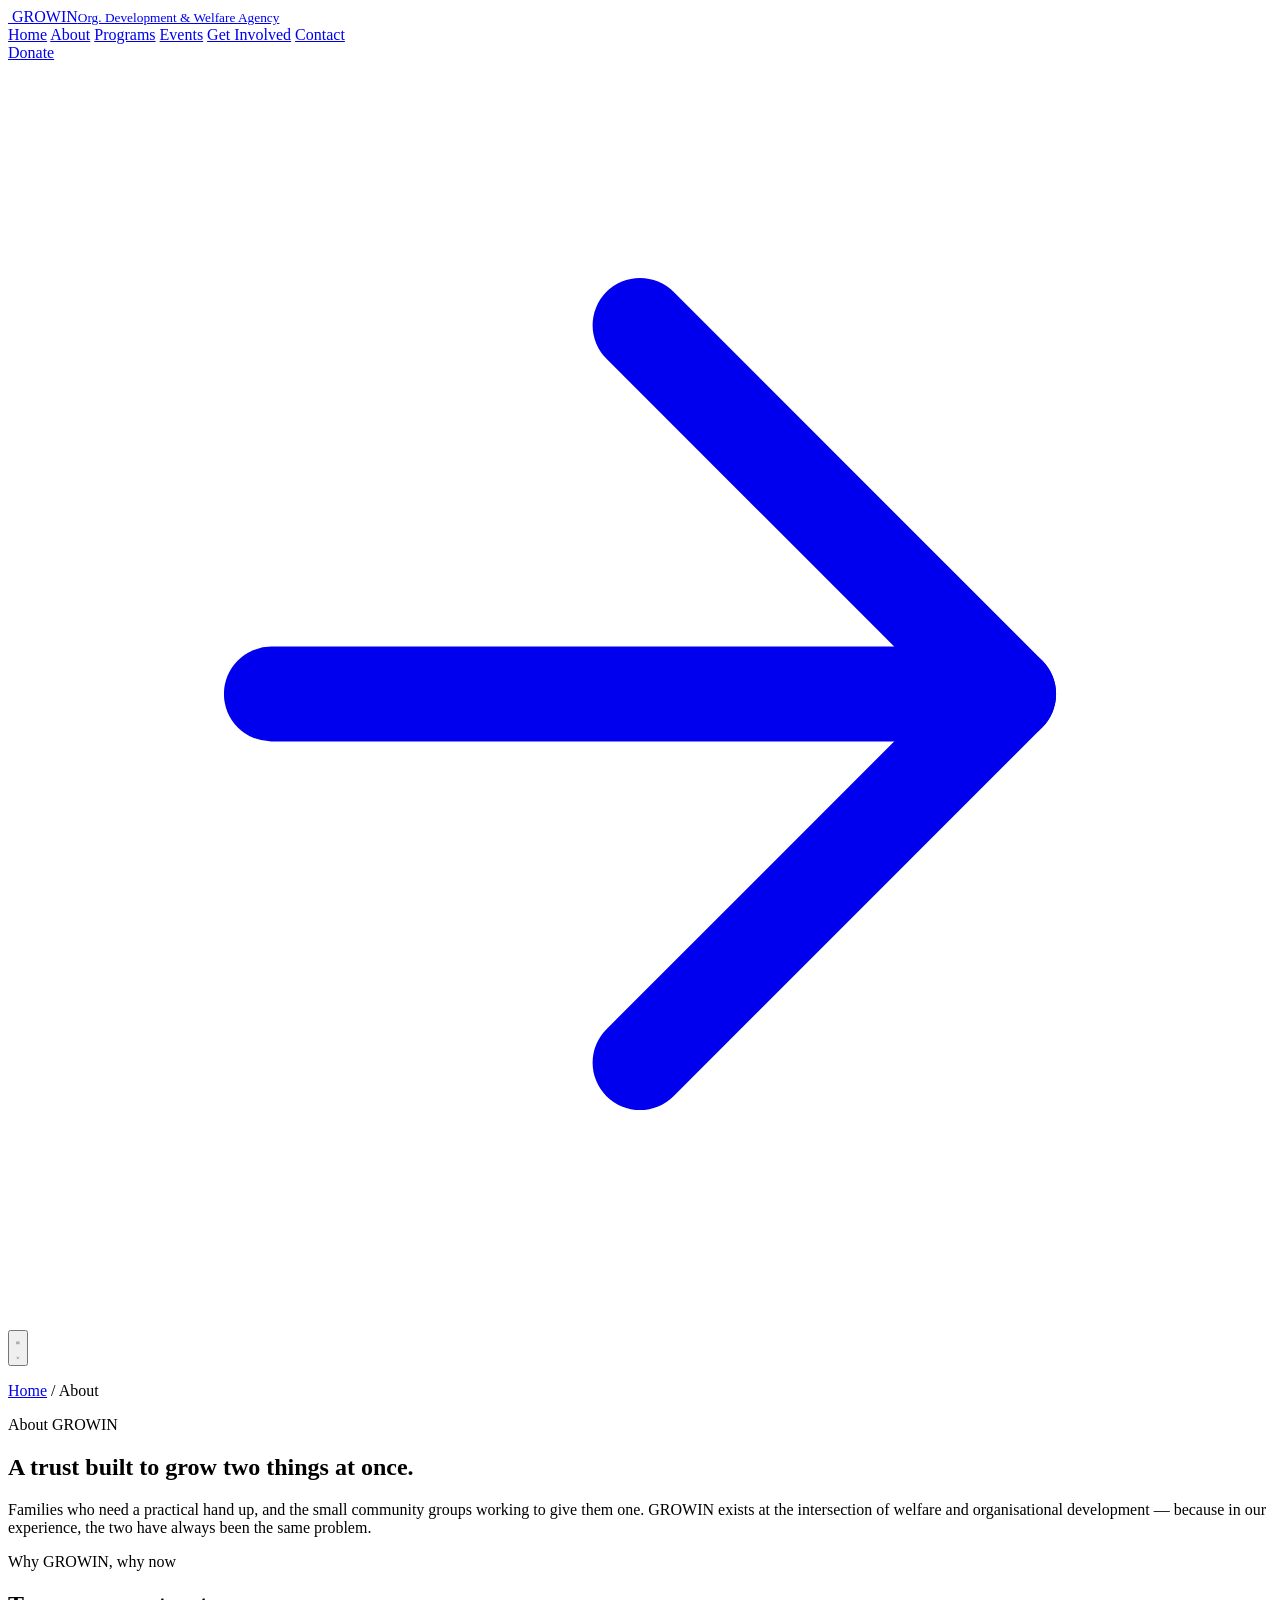
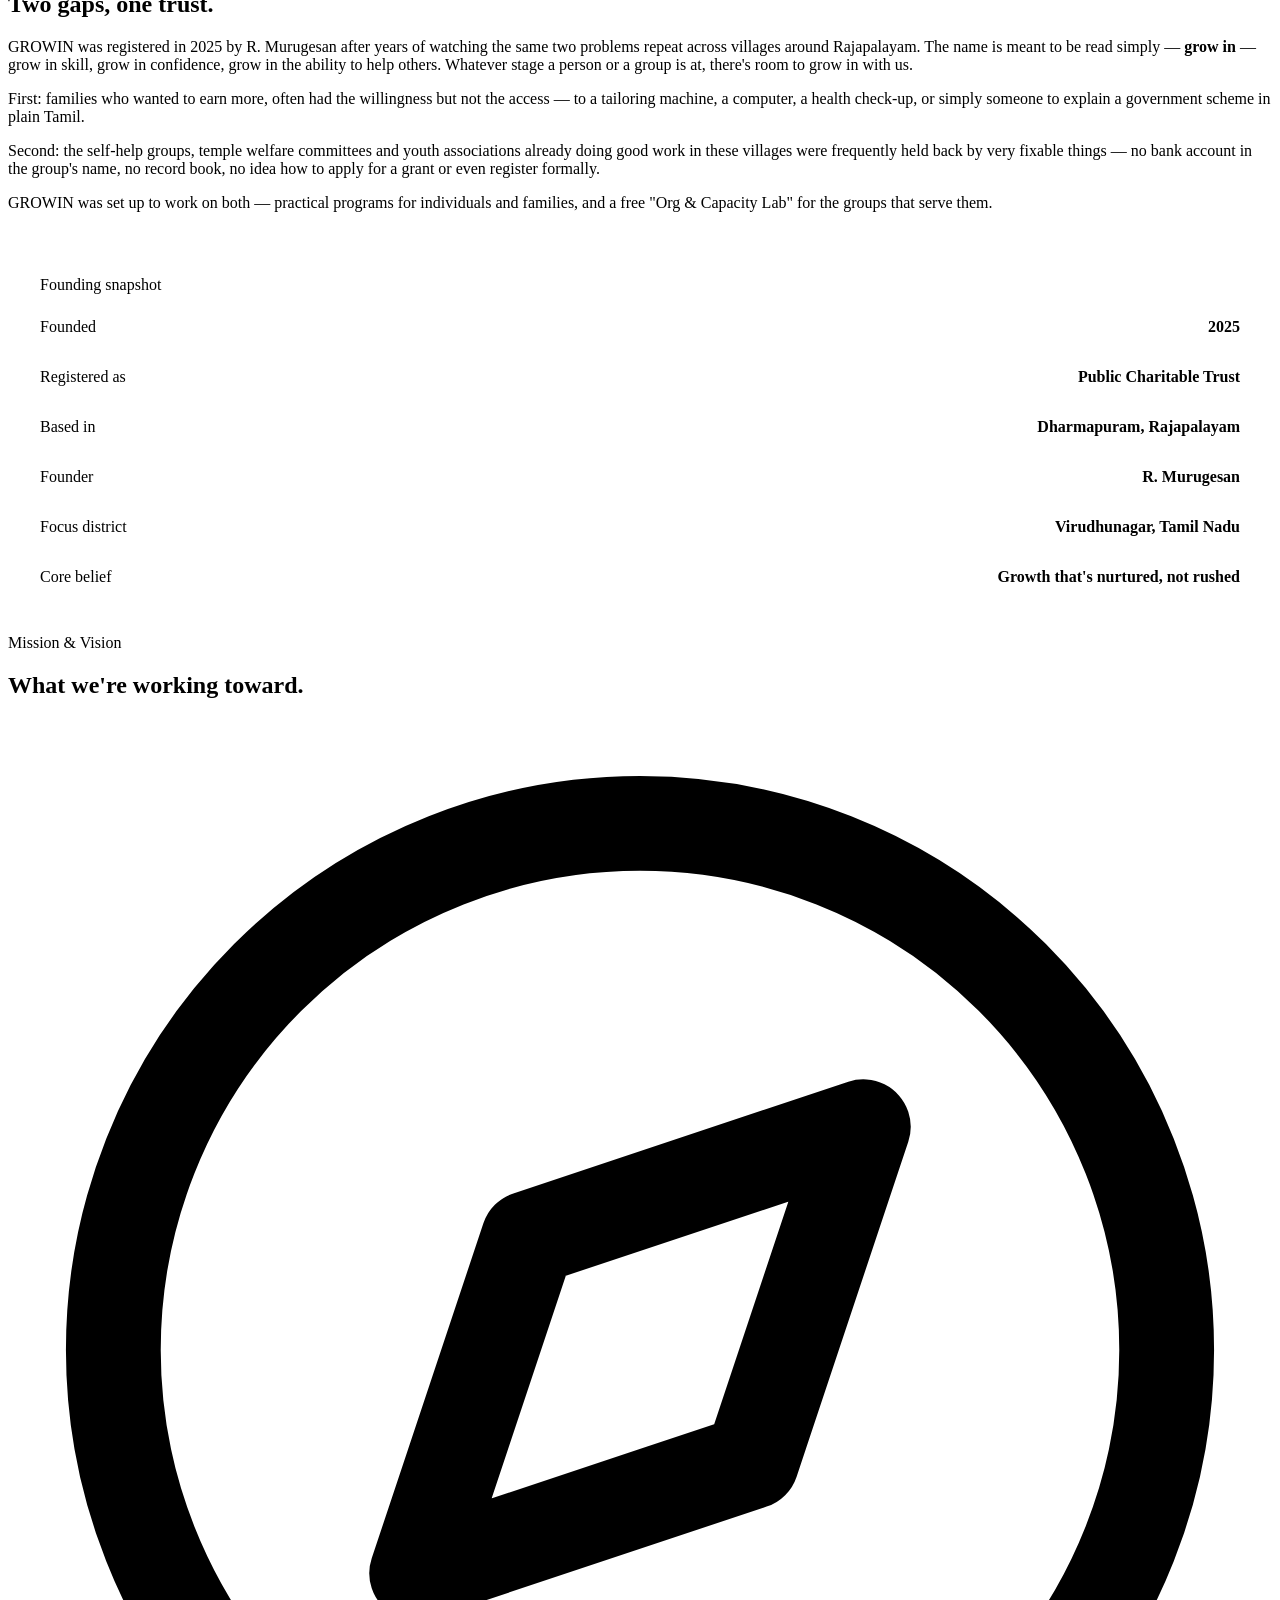
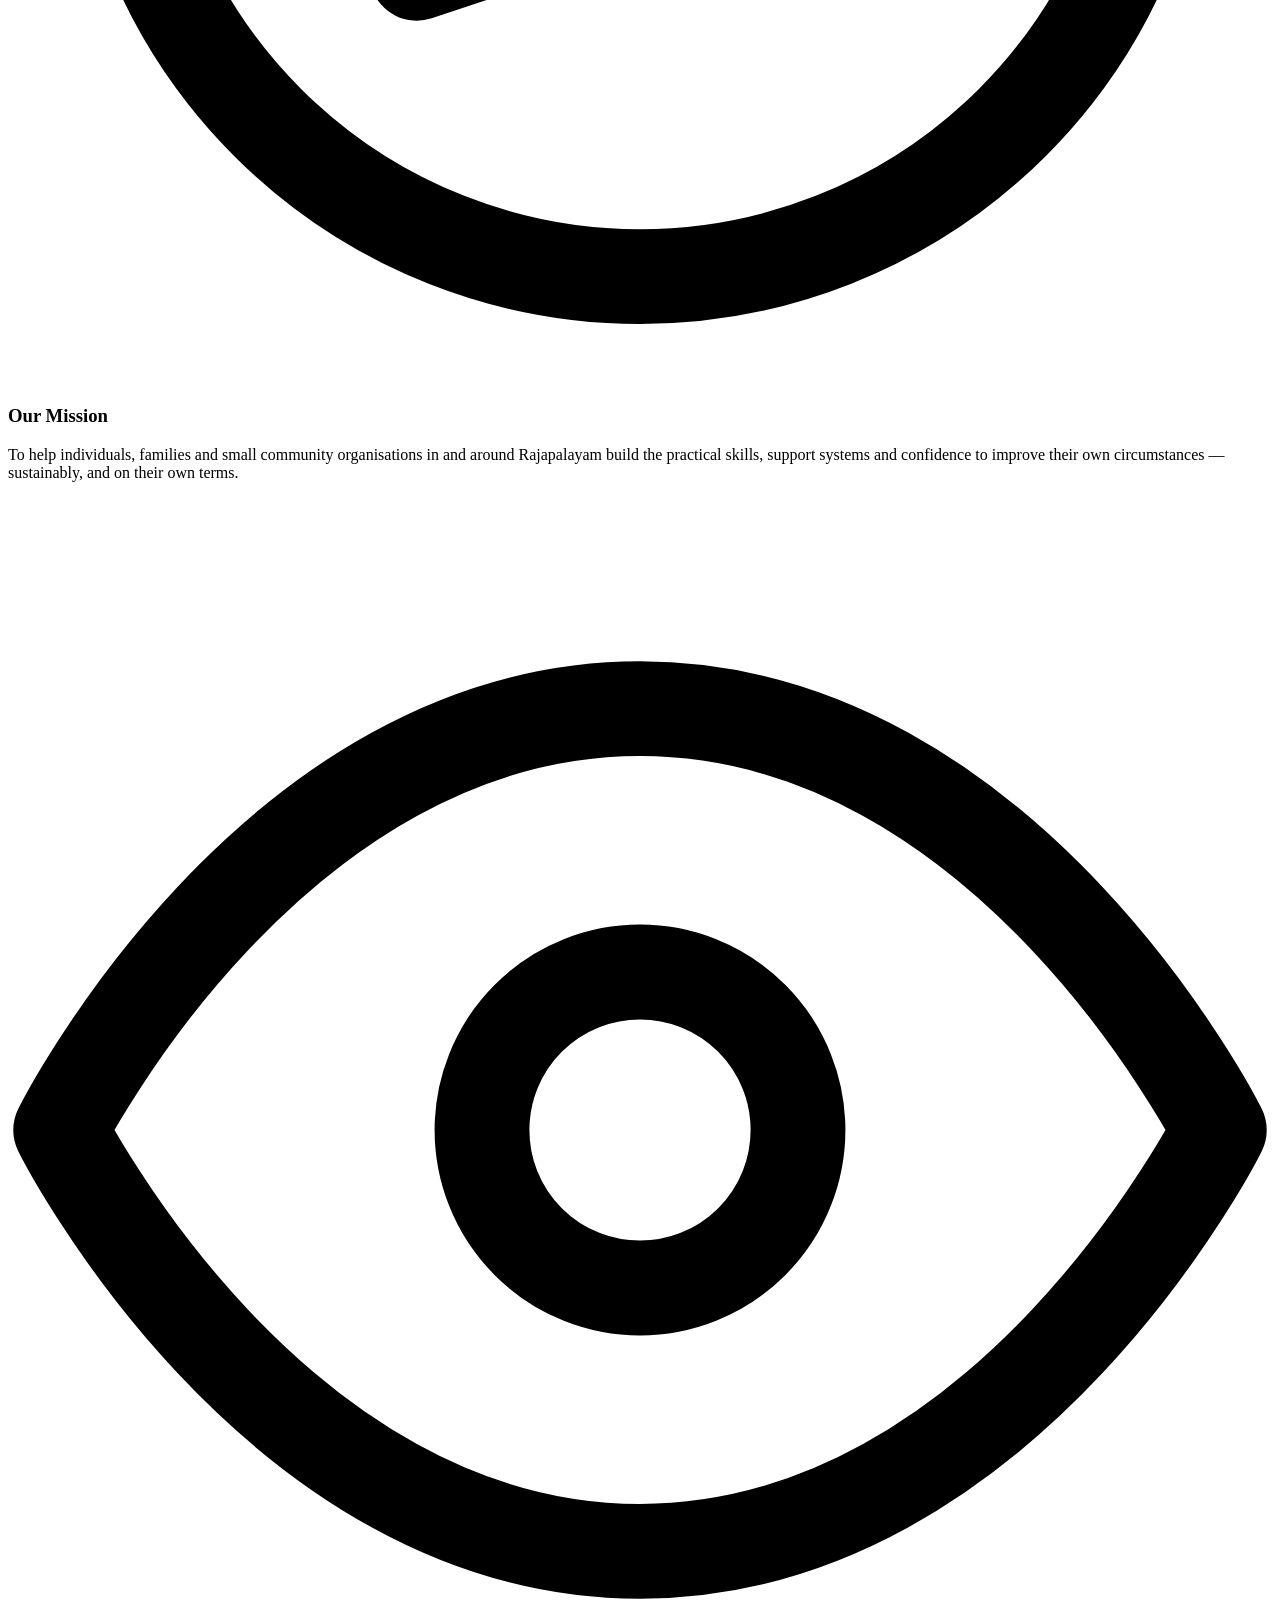
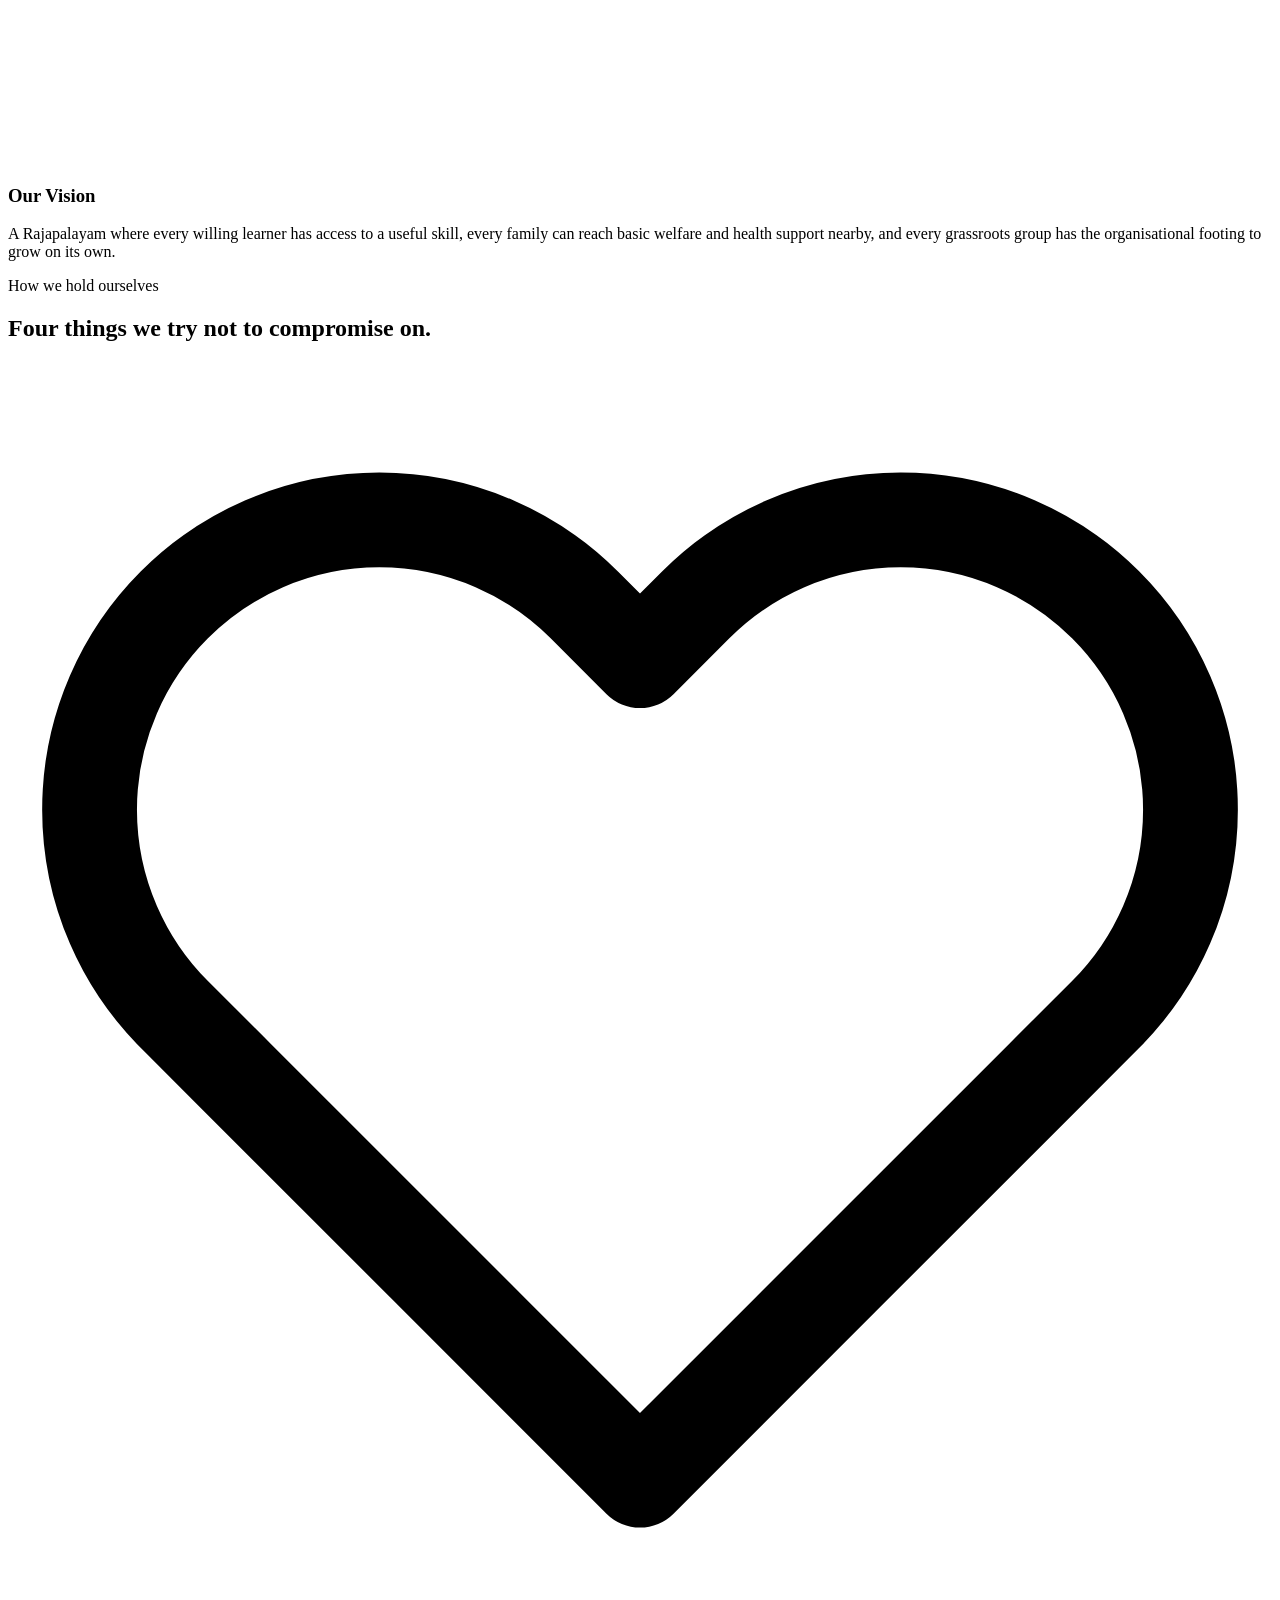
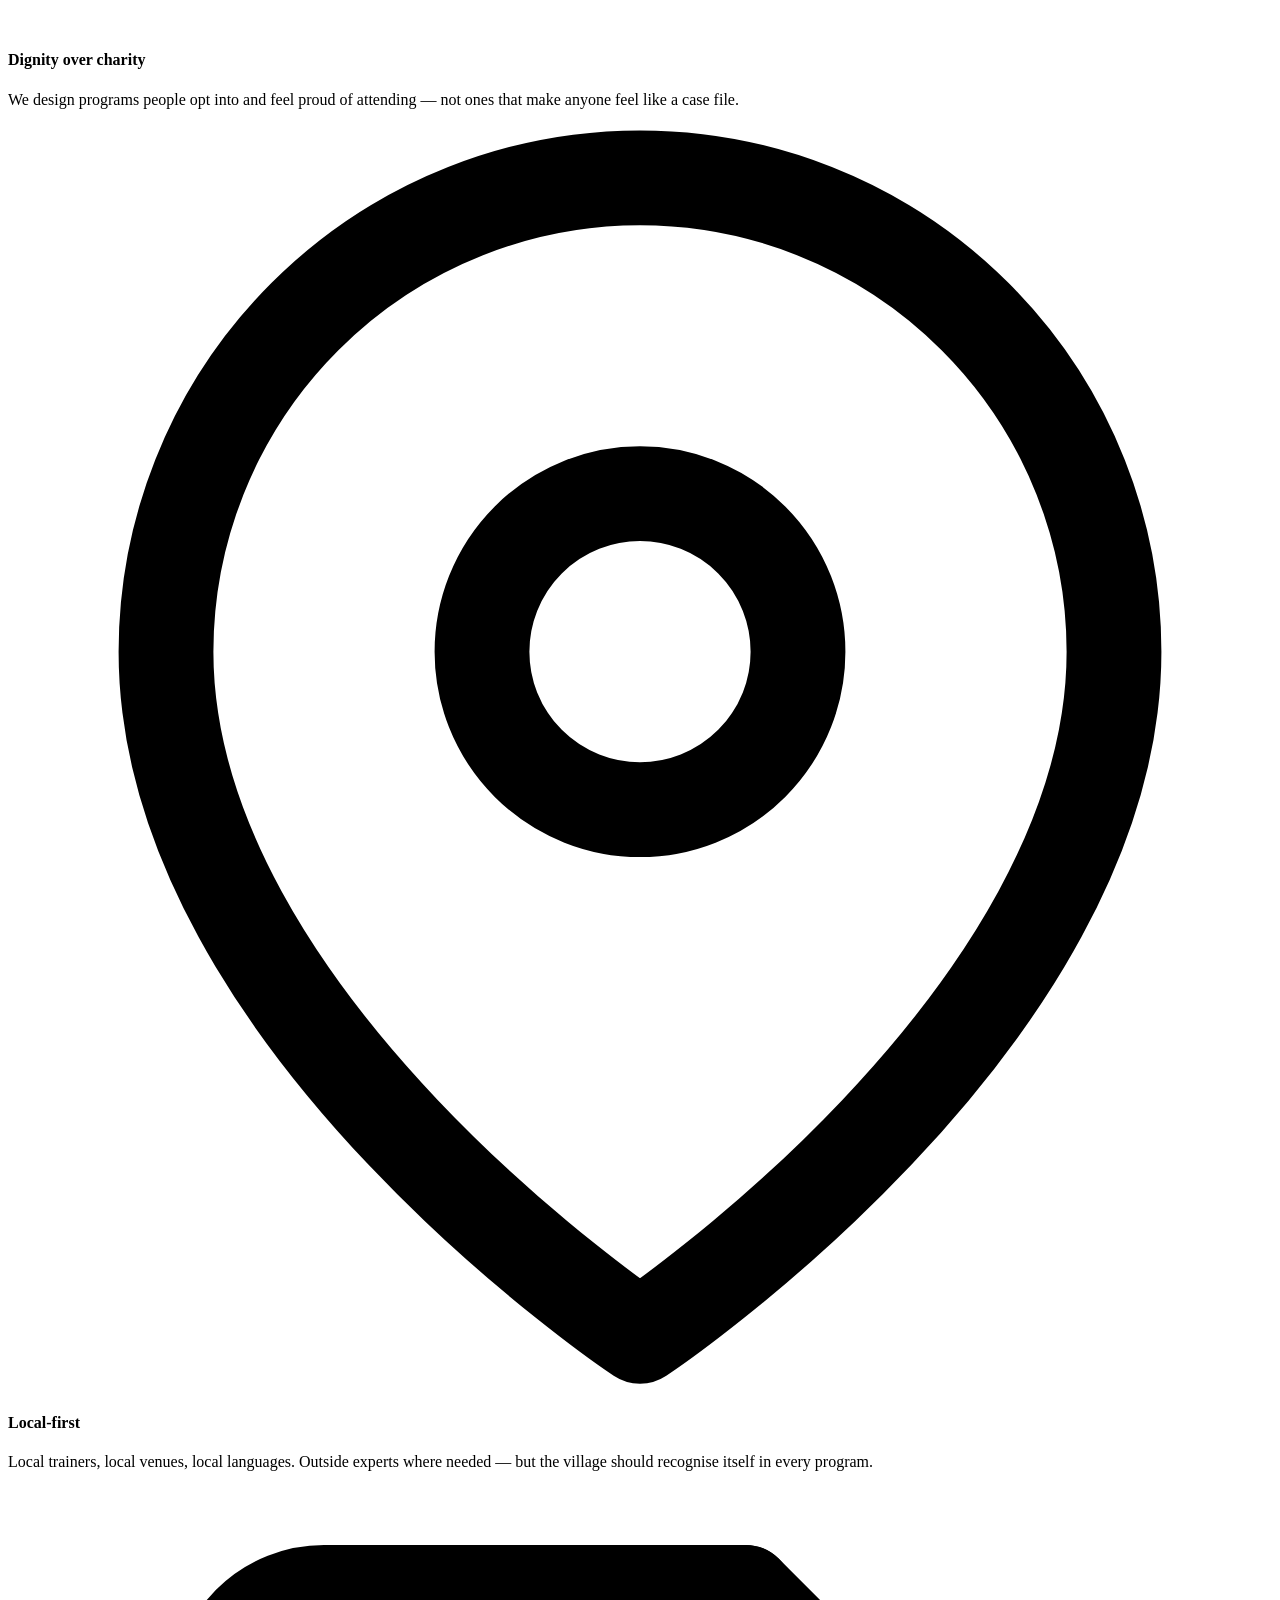
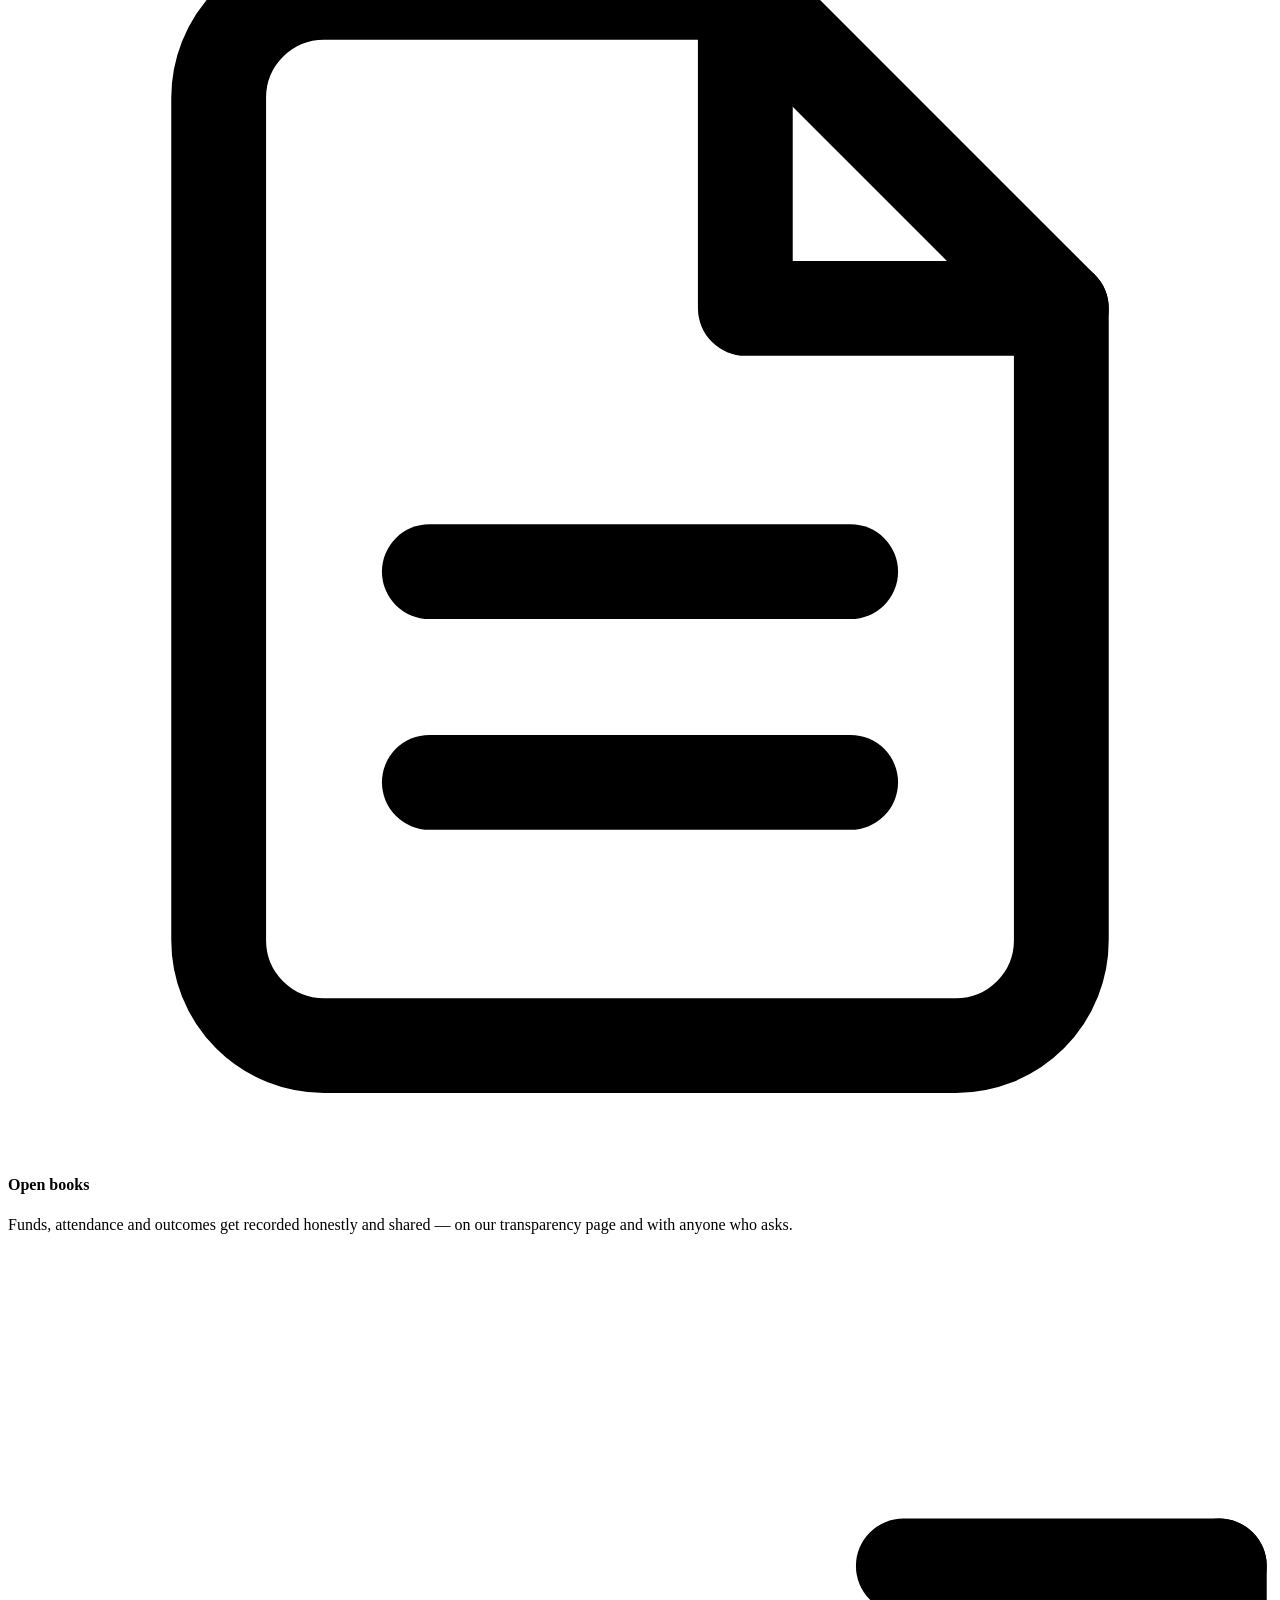
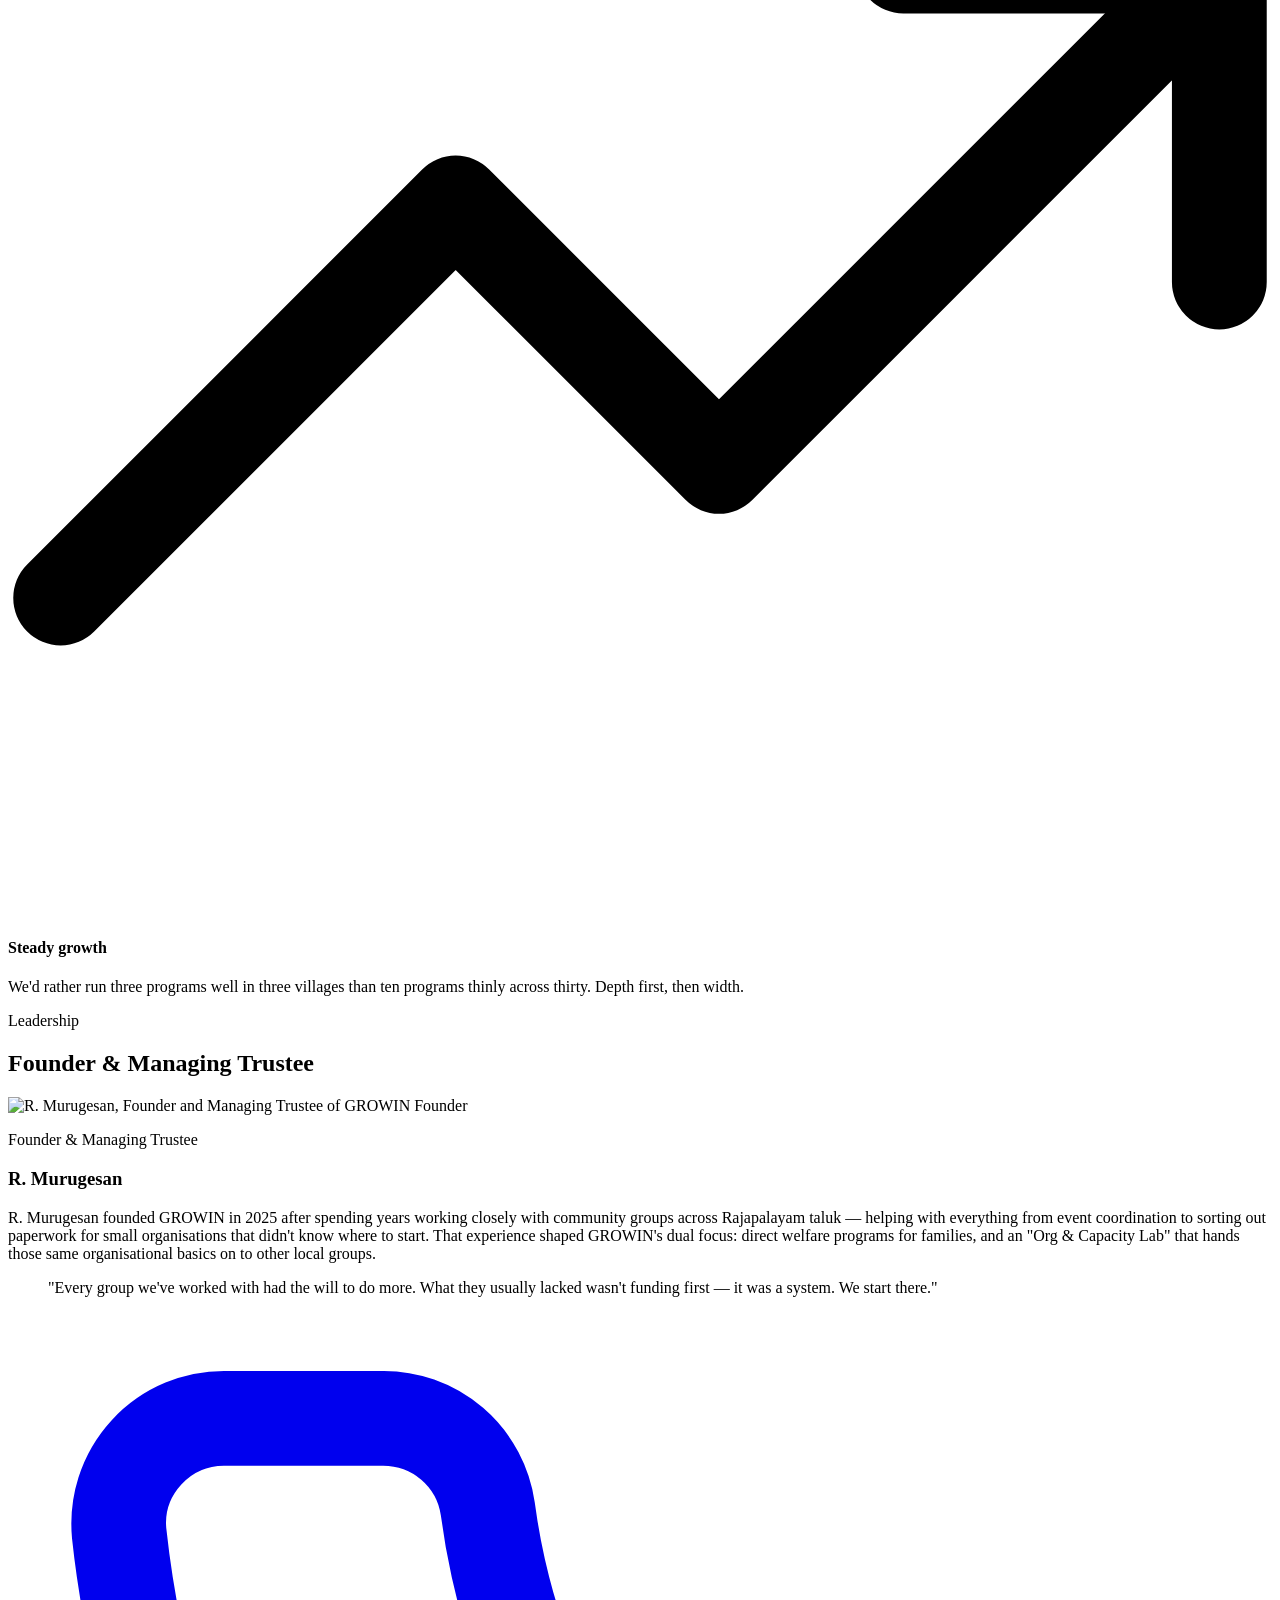
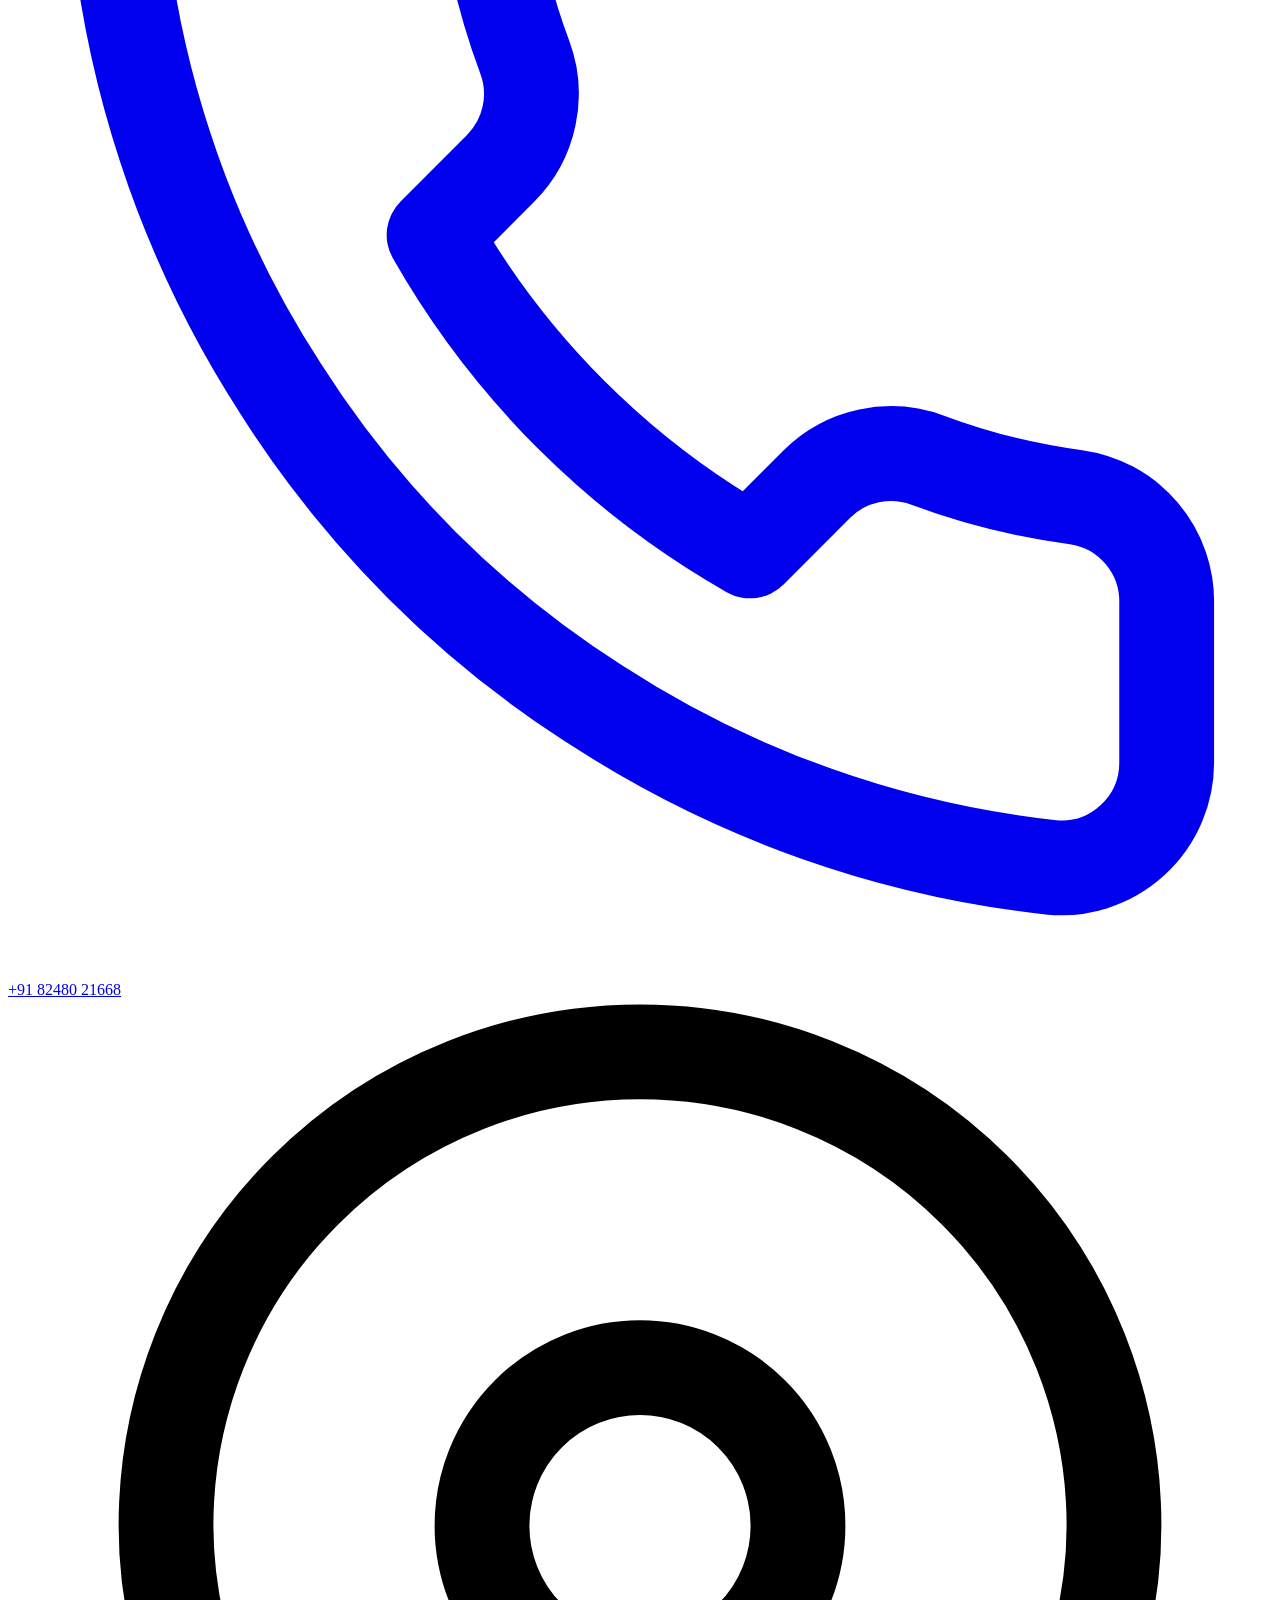
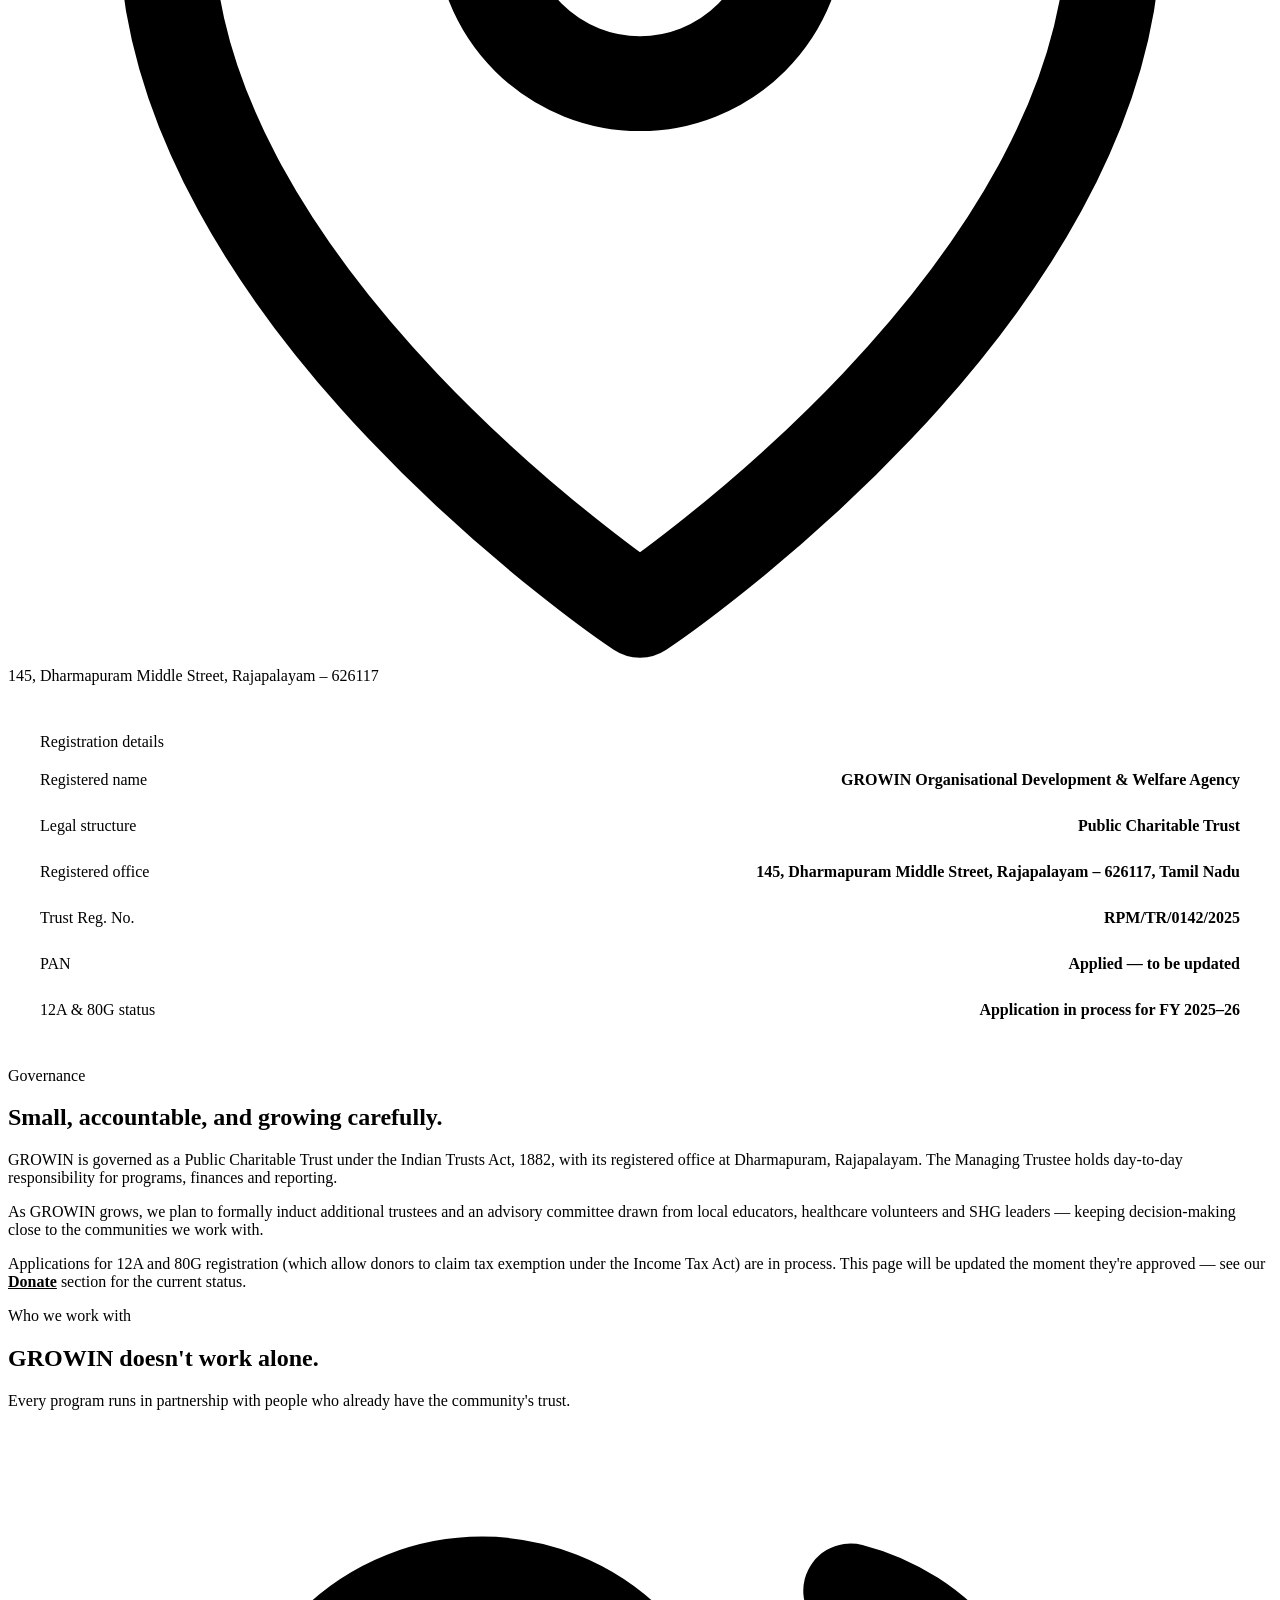
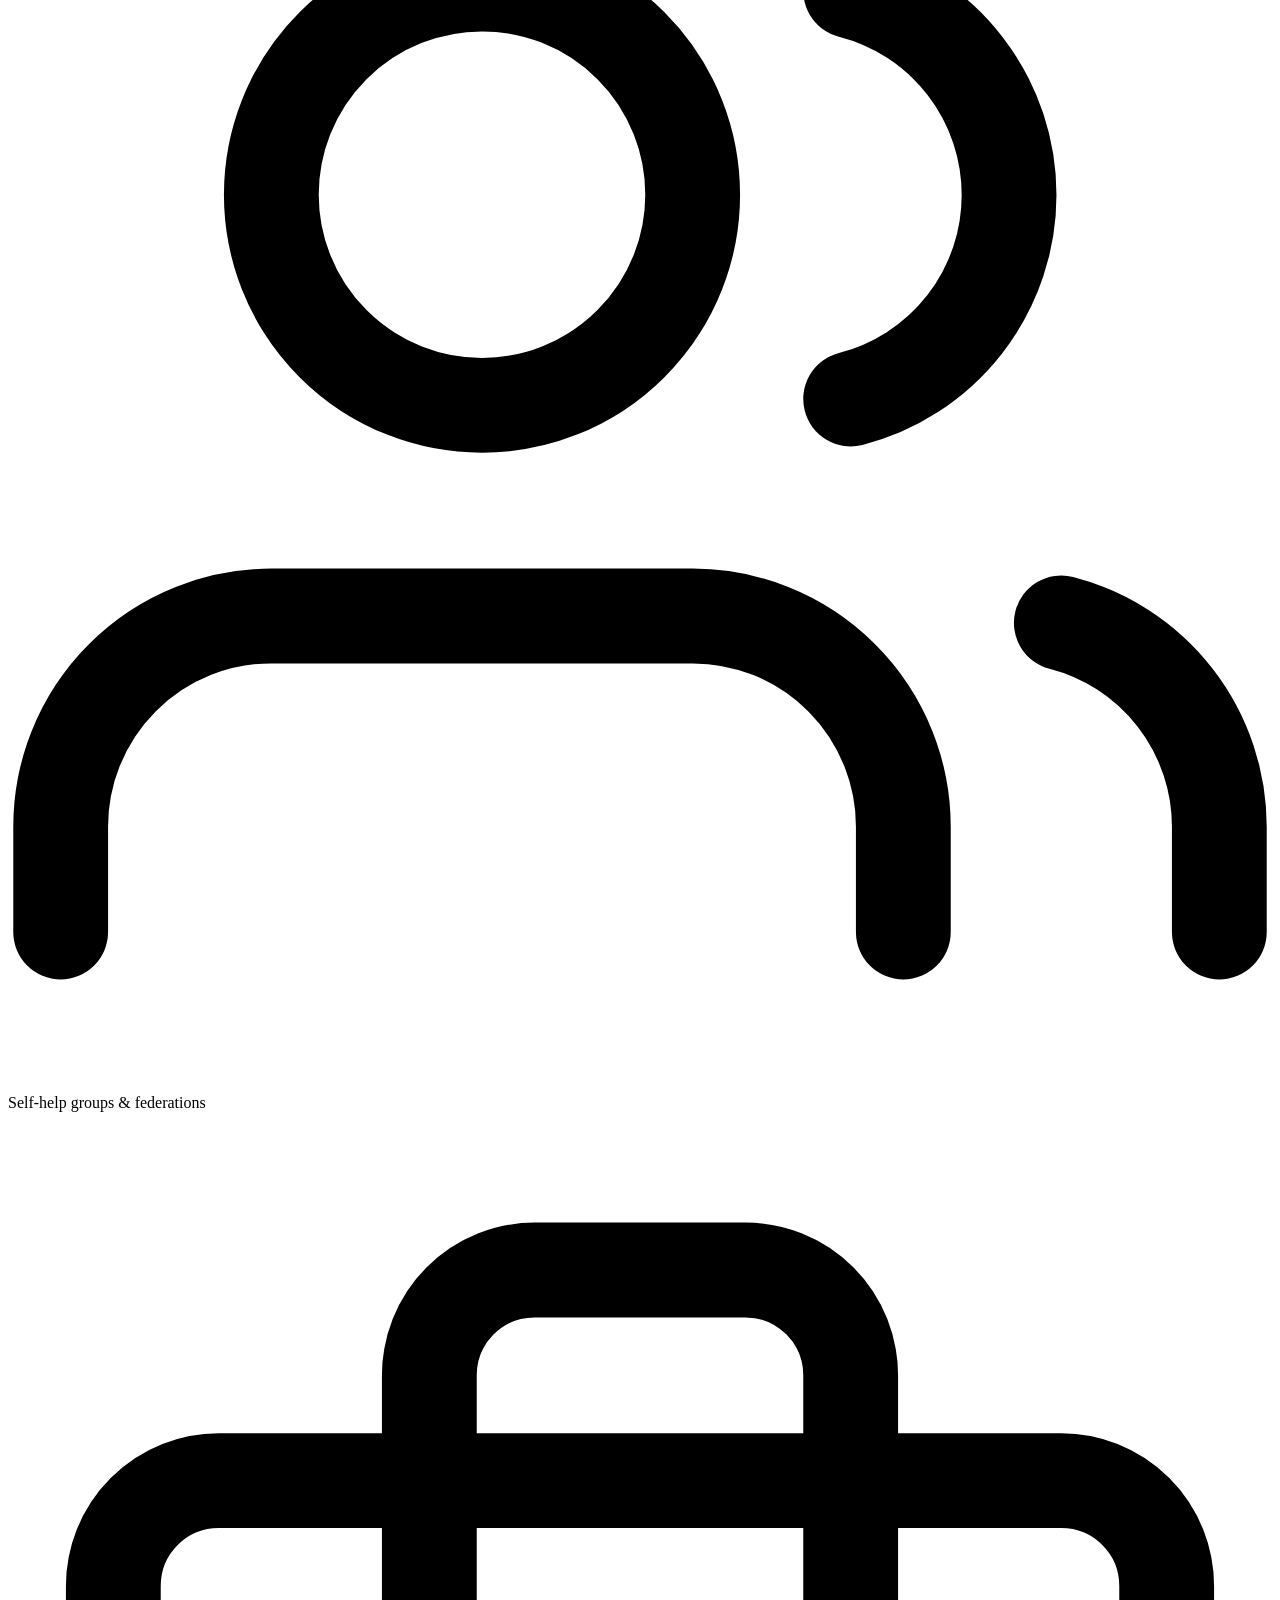
==== about.html @ ed2917b5 "First Uploaded from C This is the first time I've uploaded entire files from Claude ZIP files, inclu" ====
<!DOCTYPE html>
<html lang="en">
<head>
<meta charset="UTF-8">
<meta name="viewport" content="width=device-width, initial-scale=1.0">
<title>About GROWIN — Organisational Development & Welfare Agency</title>
<meta name="description" content="Learn about GROWIN's mission, founder, governance and the communities we work with in Rajapalayam, Tamil Nadu.">
<link rel="icon" href="assets/img/growin-favicon.png" type="image/png">
<link rel="preconnect" href="https://fonts.googleapis.com">
<link rel="preconnect" href="https://fonts.gstatic.com" crossorigin>
<link href="https://fonts.googleapis.com/css2?family=Space+Grotesk:wght@500;600;700&family=Inter:wght@400;500;600;700;800&family=Space+Mono:wght@400;700&display=swap" rel="stylesheet">
<link rel="stylesheet" href="assets/css/style.css">
</head>
<body>

<header class="nav">
  <a href="index.html" class="brand">
    <img src="assets/img/growin-icon.png" alt="">
    <span class="brand-text">GROWIN<small>Org. Development &amp; Welfare Agency</small></span>
  </a>
  <nav class="nav-links">
    <a href="index.html">Home</a>
    <a href="about.html">About</a>
    <a href="programs.html">Programs</a>
    <a href="events.html">Events</a>
    <a href="get-involved.html">Get Involved</a>
    <a href="contact.html">Contact</a>
  </nav>
  <div class="nav-actions">
    <a href="get-involved.html#donate" class="btn btn-accent btn-sm desktop-only">
      Donate
      <svg viewBox="0 0 24 24" fill="none" stroke="currentColor" stroke-width="1.8" stroke-linecap="round" stroke-linejoin="round"><line x1="5" y1="12" x2="19" y2="12"/><polyline points="12 5 19 12 12 19"/></svg>
    </a>
    <button class="nav-toggle" aria-label="Toggle menu">
      <svg class="icon-menu" viewBox="0 0 24 24" fill="none" stroke="currentColor" stroke-width="1.8" stroke-linecap="round" stroke-linejoin="round"><line x1="3" y1="12" x2="21" y2="12"/><line x1="3" y1="6" x2="21" y2="6"/><line x1="3" y1="18" x2="21" y2="18"/></svg>
      <svg class="icon-close" viewBox="0 0 24 24" fill="none" stroke="currentColor" stroke-width="1.8" stroke-linecap="round" stroke-linejoin="round"><line x1="18" y1="6" x2="6" y2="18"/><line x1="6" y1="6" x2="18" y2="18"/></svg>
    </button>
  </div>
</header>

<!-- ===================== PAGE HERO ===================== -->
<section class="page-hero">
  <div class="blob blob-1" style="opacity:.2"></div>
  <div class="container">
    <p class="breadcrumb"><a href="index.html">Home</a> / About</p>
    <div class="reveal in-view">
      <p class="eyebrow">About GROWIN</p>
      <h1>A trust built to grow two things at once.</h1>
      <p class="lead">Families who need a practical hand up, and the small community groups working to give them one. GROWIN exists at the intersection of welfare and organisational development — because in our experience, the two have always been the same problem.</p>
    </div>
  </div>
</section>

<!-- ===================== ORIGIN STORY ===================== -->
<section class="section surface">
  <div class="container split">
    <div class="reveal">
      <p class="eyebrow">Why GROWIN, why now</p>
      <h2>Two gaps, one trust.</h2>
      <p class="mt-sm">GROWIN was registered in 2025 by R. Murugesan after years of watching the same two problems repeat across villages around Rajapalayam. The name is meant to be read simply — <strong>grow in</strong> — grow in skill, grow in confidence, grow in the ability to help others. Whatever stage a person or a group is at, there's room to grow in with us.</p>
      <p class="mt-sm">First: families who wanted to earn more, often had the willingness but not the access — to a tailoring machine, a computer, a health check-up, or simply someone to explain a government scheme in plain Tamil.</p>
      <p class="mt-sm">Second: the self-help groups, temple welfare committees and youth associations already doing good work in these villages were frequently held back by very fixable things — no bank account in the group's name, no record book, no idea how to apply for a grant or even register formally.</p>
      <p class="mt-sm">GROWIN was set up to work on both — practical programs for individuals and families, and a free "Org &amp; Capacity Lab" for the groups that serve them.</p>
    </div>
    <div class="reveal">
      <div class="value-card" style="padding:32px;">
        <p class="eyebrow" style="margin-bottom:24px;">Founding snapshot</p>
        <div style="display:flex; flex-direction:column; gap:18px;">
          <div style="display:flex; justify-content:space-between; gap:12px; border-bottom:1px solid var(--line); padding-bottom:14px;">
            <span class="small muted">Founded</span><strong>2025</strong>
          </div>
          <div style="display:flex; justify-content:space-between; gap:12px; border-bottom:1px solid var(--line); padding-bottom:14px;">
            <span class="small muted">Registered as</span><strong>Public Charitable Trust</strong>
          </div>
          <div style="display:flex; justify-content:space-between; gap:12px; border-bottom:1px solid var(--line); padding-bottom:14px;">
            <span class="small muted">Based in</span><strong>Dharmapuram, Rajapalayam</strong>
          </div>
          <div style="display:flex; justify-content:space-between; gap:12px; border-bottom:1px solid var(--line); padding-bottom:14px;">
            <span class="small muted">Founder</span><strong>R. Murugesan</strong>
          </div>
          <div style="display:flex; justify-content:space-between; gap:12px; border-bottom:1px solid var(--line); padding-bottom:14px;">
            <span class="small muted">Focus district</span><strong>Virudhunagar, Tamil Nadu</strong>
          </div>
          <div style="display:flex; justify-content:space-between; gap:12px;">
            <span class="small muted">Core belief</span><strong style="text-align:right">Growth that's nurtured, not rushed</strong>
          </div>
        </div>
      </div>
    </div>
  </div>
</section>

<!-- ===================== MISSION & VISION ===================== -->
<section class="section mist">
  <div class="container">
    <div class="section-head reveal">
      <p class="eyebrow">Mission &amp; Vision</p>
      <h2>What we're working toward.</h2>
    </div>
    <div class="grid grid-2 reveal-stagger">
      <div class="value-card">
        <div class="program-icon"><svg viewBox="0 0 24 24" fill="none" stroke="currentColor" stroke-width="1.8" stroke-linecap="round" stroke-linejoin="round"><circle cx="12" cy="12" r="10"/><polygon points="16.24 7.76 14.12 14.12 7.76 16.24 9.88 9.88 16.24 7.76"/></svg></div>
        <h3 class="mt-sm">Our Mission</h3>
        <p class="mt-sm">To help individuals, families and small community organisations in and around Rajapalayam build the practical skills, support systems and confidence to improve their own circumstances — sustainably, and on their own terms.</p>
      </div>
      <div class="value-card">
        <div class="program-icon"><svg viewBox="0 0 24 24" fill="none" stroke="currentColor" stroke-width="1.8" stroke-linecap="round" stroke-linejoin="round"><path d="M1 12s4-8 11-8 11 8 11 8-4 8-11 8-11-8-11-8z"/><circle cx="12" cy="12" r="3"/></svg></div>
        <h3 class="mt-sm">Our Vision</h3>
        <p class="mt-sm">A Rajapalayam where every willing learner has access to a useful skill, every family can reach basic welfare and health support nearby, and every grassroots group has the organisational footing to grow on its own.</p>
      </div>
    </div>
  </div>
</section>

<!-- ===================== VALUES ===================== -->
<section class="section surface">
  <div class="container">
    <div class="section-head reveal">
      <p class="eyebrow">How we hold ourselves</p>
      <h2>Four things we try not to compromise on.</h2>
    </div>
    <div class="grid grid-4 reveal-stagger">
      <div class="value-card">
        <div class="program-icon"><svg viewBox="0 0 24 24" fill="none" stroke="currentColor" stroke-width="1.8" stroke-linecap="round" stroke-linejoin="round"><path d="M20.84 4.61a5.5 5.5 0 0 0-7.78 0L12 5.67l-1.06-1.06a5.5 5.5 0 0 0-7.78 7.78l1.06 1.06L12 21.23l7.78-7.78 1.06-1.06a5.5 5.5 0 0 0 0-7.78z"/></svg></div>
        <h4 class="mt-sm">Dignity over charity</h4>
        <p class="small mt-sm">We design programs people opt into and feel proud of attending — not ones that make anyone feel like a case file.</p>
      </div>
      <div class="value-card">
        <div class="program-icon"><svg viewBox="0 0 24 24" fill="none" stroke="currentColor" stroke-width="1.8" stroke-linecap="round" stroke-linejoin="round"><path d="M21 10c0 7-9 13-9 13s-9-6-9-13a9 9 0 0 1 18 0z"/><circle cx="12" cy="10" r="3"/></svg></div>
        <h4 class="mt-sm">Local-first</h4>
        <p class="small mt-sm">Local trainers, local venues, local languages. Outside experts where needed — but the village should recognise itself in every program.</p>
      </div>
      <div class="value-card">
        <div class="program-icon"><svg viewBox="0 0 24 24" fill="none" stroke="currentColor" stroke-width="1.8" stroke-linecap="round" stroke-linejoin="round"><path d="M14 2H6a2 2 0 0 0-2 2v16a2 2 0 0 0 2 2h12a2 2 0 0 0 2-2V8z"/><polyline points="14 2 14 8 20 8"/><line x1="16" y1="13" x2="8" y2="13"/><line x1="16" y1="17" x2="8" y2="17"/></svg></div>
        <h4 class="mt-sm">Open books</h4>
        <p class="small mt-sm">Funds, attendance and outcomes get recorded honestly and shared — on our transparency page and with anyone who asks.</p>
      </div>
      <div class="value-card">
        <div class="program-icon"><svg viewBox="0 0 24 24" fill="none" stroke="currentColor" stroke-width="1.8" stroke-linecap="round" stroke-linejoin="round"><polyline points="23 6 13.5 15.5 8.5 10.5 1 18"/><polyline points="17 6 23 6 23 12"/></svg></div>
        <h4 class="mt-sm">Steady growth</h4>
        <p class="small mt-sm">We'd rather run three programs well in three villages than ten programs thinly across thirty. Depth first, then width.</p>
      </div>
    </div>
  </div>
</section>

<!-- ===================== FOUNDER ===================== -->
<section class="section mist">
  <div class="container">
    <div class="section-head reveal">
      <p class="eyebrow">Leadership</p>
      <h2>Founder &amp; Managing Trustee</h2>
    </div>
    <div class="founder-card reveal">
      <div class="founder-photo">
        <img src="assets/img/trustee-square.jpg" alt="R. Murugesan, Founder and Managing Trustee of GROWIN">
        <span class="badge">Founder</span>
      </div>
      <div class="founder-info">
        <p class="role">Founder &amp; Managing Trustee</p>
        <h3>R. Murugesan</h3>
        <p class="mt-sm">R. Murugesan founded GROWIN in 2025 after spending years working closely with community groups across Rajapalayam taluk — helping with everything from event coordination to sorting out paperwork for small organisations that didn't know where to start. That experience shaped GROWIN's dual focus: direct welfare programs for families, and an "Org &amp; Capacity Lab" that hands those same organisational basics on to other local groups.</p>
        <blockquote>"Every group we've worked with had the will to do more. What they usually lacked wasn't funding first — it was a system. We start there."</blockquote>
        <div class="founder-contact">
          <a href="tel:+918248021668">
            <svg viewBox="0 0 24 24" fill="none" stroke="currentColor" stroke-width="1.8" stroke-linecap="round" stroke-linejoin="round"><path d="M22 16.92v3a2 2 0 0 1-2.18 2 19.79 19.79 0 0 1-8.63-3.07 19.5 19.5 0 0 1-6-6A19.79 19.79 0 0 1 2.11 4.18 2 2 0 0 1 4.11 2h3a2 2 0 0 1 2 1.72c.127.96.361 1.903.7 2.81a2 2 0 0 1-.45 2.11L8.09 9.91a16 16 0 0 0 6 6l1.27-1.27a2 2 0 0 1 2.11-.45c.907.339 1.85.573 2.81.7A2 2 0 0 1 22 16.92z"/></svg>
            +91 82480 21668
          </a>
          <span>
            <svg viewBox="0 0 24 24" fill="none" stroke="currentColor" stroke-width="1.8" stroke-linecap="round" stroke-linejoin="round"><path d="M21 10c0 7-9 13-9 13s-9-6-9-13a9 9 0 0 1 18 0z"/><circle cx="12" cy="10" r="3"/></svg>
            145, Dharmapuram Middle Street, Rajapalayam – 626117
          </span>
        </div>
      </div>
    </div>
  </div>
</section>

<!-- ===================== GOVERNANCE & REGISTRATION ===================== -->
<section class="section surface">
  <div class="container split reverse">
    <div class="reveal">
      <div class="value-card" style="padding:32px;">
        <p class="eyebrow" style="margin-bottom:20px;">Registration details</p>
        <div style="display:flex; flex-direction:column; gap:16px;" class="small">
          <div style="display:flex; justify-content:space-between; gap:12px; border-bottom:1px solid var(--line); padding-bottom:12px;">
            <span class="muted">Registered name</span><strong style="text-align:right">GROWIN Organisational Development &amp; Welfare Agency</strong>
          </div>
          <div style="display:flex; justify-content:space-between; gap:12px; border-bottom:1px solid var(--line); padding-bottom:12px;">
            <span class="muted">Legal structure</span><strong>Public Charitable Trust</strong>
          </div>
          <div style="display:flex; justify-content:space-between; gap:12px; border-bottom:1px solid var(--line); padding-bottom:12px;">
            <span class="muted">Registered office</span><strong style="text-align:right">145, Dharmapuram Middle Street, Rajapalayam – 626117, Tamil Nadu</strong>
          </div>
          <div style="display:flex; justify-content:space-between; gap:12px; border-bottom:1px solid var(--line); padding-bottom:12px;">
            <span class="muted">Trust Reg. No.</span><strong>RPM/TR/0142/2025</strong>
          </div>
          <div style="display:flex; justify-content:space-between; gap:12px; border-bottom:1px solid var(--line); padding-bottom:12px;">
            <span class="muted">PAN</span><strong>Applied — to be updated</strong>
          </div>
          <div style="display:flex; justify-content:space-between; gap:12px;">
            <span class="muted">12A &amp; 80G status</span><strong style="text-align:right">Application in process for FY 2025–26</strong>
          </div>
        </div>
      </div>
    </div>
    <div class="reveal">
      <p class="eyebrow">Governance</p>
      <h2>Small, accountable, and growing carefully.</h2>
      <p class="mt-sm">GROWIN is governed as a Public Charitable Trust under the Indian Trusts Act, 1882, with its registered office at Dharmapuram, Rajapalayam. The Managing Trustee holds day-to-day responsibility for programs, finances and reporting.</p>
      <p class="mt-sm">As GROWIN grows, we plan to formally induct additional trustees and an advisory committee drawn from local educators, healthcare volunteers and SHG leaders — keeping decision-making close to the communities we work with.</p>
      <p class="mt-sm">Applications for 12A and 80G registration (which allow donors to claim tax exemption under the Income Tax Act) are in process. This page will be updated the moment they're approved — see our <a href="get-involved.html#donate" style="color:var(--leaf); font-weight:600;">Donate</a> section for the current status.</p>
    </div>
  </div>
</section>

<!-- ===================== WHO WE WORK WITH ===================== -->
<section class="section mist">
  <div class="container">
    <div class="section-head reveal">
      <p class="eyebrow">Who we work with</p>
      <h2>GROWIN doesn't work alone.</h2>
      <p class="lead mt-sm">Every program runs in partnership with people who already have the community's trust.</p>
    </div>
    <div class="partner-grid reveal-stagger">
      <div class="partner-chip">
        <svg viewBox="0 0 24 24" fill="none" stroke="currentColor" stroke-width="1.8" stroke-linecap="round" stroke-linejoin="round"><path d="M17 21v-2a4 4 0 0 0-4-4H5a4 4 0 0 0-4 4v2"/><circle cx="9" cy="7" r="4"/><path d="M23 21v-2a4 4 0 0 0-3-3.87"/><path d="M16 3.13a4 4 0 0 1 0 7.75"/></svg>
        Self-help groups &amp; federations
      </div>
      <div class="partner-chip">
        <svg viewBox="0 0 24 24" fill="none" stroke="currentColor" stroke-width="1.8" stroke-linecap="round" stroke-linejoin="round"><rect x="2" y="7" width="20" height="14" rx="2" ry="2"/><path d="M16 21V5a2 2 0 0 0-2-2h-4a2 2 0 0 0-2 2v16"/></svg>
        TN Govt. rural development depts.
      </div>
      <div class="partner-chip">
        <svg viewBox="0 0 24 24" fill="none" stroke="currentColor" stroke-width="1.8" stroke-linecap="round" stroke-linejoin="round"><path d="M2 3h6a4 4 0 0 1 4 4v14a3 3 0 0 0-3-3H2z"/><path d="M22 3h-6a4 4 0 0 0-4 4v14a3 3 0 0 1 3-3h7z"/></svg>
        Schools &amp; anganwadi centres
      </div>
      <div class="partner-chip">
        <svg viewBox="0 0 24 24" fill="none" stroke="currentColor" stroke-width="1.8" stroke-linecap="round" stroke-linejoin="round"><path d="M20.84 4.61a5.5 5.5 0 0 0-7.78 0L12 5.67l-1.06-1.06a5.5 5.5 0 0 0-7.78 7.78l1.06 1.06L12 21.23l7.78-7.78 1.06-1.06a5.5 5.5 0 0 0 0-7.78z"/></svg>
        Healthcare volunteers &amp; clinics
      </div>
      <div class="partner-chip">
        <svg viewBox="0 0 24 24" fill="none" stroke="currentColor" stroke-width="1.8" stroke-linecap="round" stroke-linejoin="round"><polyline points="23 6 13.5 15.5 8.5 10.5 1 18"/><polyline points="17 6 23 6 23 12"/></svg>
        CSR &amp; corporate partners
      </div>
    </div>
  </div>
</section>

<!-- ===================== CTA ===================== -->
<section class="section">
  <div class="container">
    <div class="cta-banner reveal">
      <div>
        <p class="eyebrow on-dark">Org &amp; Capacity Lab</p>
        <h2>Run a community group? Our capacity-building workshops are free.</h2>
        <p>If your SHG, temple committee, school association or youth club needs help with registration, bookkeeping, or applying for support — get in touch. No group is too small.</p>
        <div class="btn-group">
          <a href="contact.html" class="btn btn-primary" style="background:var(--marigold);color:var(--ink)">
            Talk to us
            <svg viewBox="0 0 24 24" fill="none" stroke="currentColor" stroke-width="1.8" stroke-linecap="round" stroke-linejoin="round"><line x1="5" y1="12" x2="19" y2="12"/><polyline points="12 5 19 12 12 19"/></svg>
          </a>
        </div>
      </div>
      <div class="cta-split">
        <a href="programs.html#capacity-lab" class="pill">
          <div class="pill-icon"><svg viewBox="0 0 24 24" fill="none" stroke="currentColor" stroke-width="1.8" stroke-linecap="round" stroke-linejoin="round"><rect x="2" y="7" width="20" height="14" rx="2" ry="2"/><path d="M16 21V5a2 2 0 0 0-2-2h-4a2 2 0 0 0-2 2v16"/></svg></div>
          <strong>Org &amp; Capacity Lab</strong>
          <span>See what's covered</span>
        </a>
        <a href="get-involved.html" class="pill">
          <div class="pill-icon"><svg viewBox="0 0 24 24" fill="none" stroke="currentColor" stroke-width="1.8" stroke-linecap="round" stroke-linejoin="round"><path d="M17 21v-2a4 4 0 0 0-4-4H5a4 4 0 0 0-4 4v2"/><circle cx="9" cy="7" r="4"/><path d="M23 21v-2a4 4 0 0 0-3-3.87"/><path d="M16 3.13a4 4 0 0 1 0 7.75"/></svg></div>
          <strong>Get Involved</strong>
          <span>Volunteer or donate</span>
        </a>
      </div>
    </div>
  </div>
</section>


<!-- ===================== FOOTER ===================== -->
<footer class="footer">
  <div class="container">
    <div class="footer-top">
      <div class="footer-brand">
        <a href="index.html" class="brand">
          <img src="assets/img/growin-icon.png" alt="">
          <span class="brand-text">GROWIN</span>
        </a>
        <p>Organisational Development &amp; Welfare Agency — a public charitable trust based in Dharmapuram, Rajapalayam, Tamil Nadu, working on grassroots welfare and capacity-building.</p>
        <div class="footer-social">
          <a href="#" aria-label="Facebook"><svg viewBox="0 0 24 24" fill="none" stroke="currentColor" stroke-width="1.8" stroke-linecap="round" stroke-linejoin="round"><path d="M18 2h-3a5 5 0 0 0-5 5v3H7v4h3v8h4v-8h3l1-4h-4V7a1 1 0 0 1 1-1h3z"/></svg></a>
          <a href="#" aria-label="Instagram"><svg viewBox="0 0 24 24" fill="none" stroke="currentColor" stroke-width="1.8" stroke-linecap="round" stroke-linejoin="round"><rect x="2" y="2" width="20" height="20" rx="5" ry="5"/><path d="M16 11.37A4 4 0 1 1 12.63 8 4 4 0 0 1 16 11.37z"/><line x1="17.5" y1="6.5" x2="17.51" y2="6.5"/></svg></a>
          <a href="#" aria-label="YouTube"><svg viewBox="0 0 24 24" fill="none" stroke="currentColor" stroke-width="1.8" stroke-linecap="round" stroke-linejoin="round"><path d="M22.54 6.42a2.78 2.78 0 0 0-1.94-2C18.88 4 12 4 12 4s-6.88 0-8.6.46a2.78 2.78 0 0 0-1.94 2A29 29 0 0 0 1 11.75a29 29 0 0 0 .46 5.33A2.78 2.78 0 0 0 3.4 19c1.72.46 8.6.46 8.6.46s6.88 0 8.6-.46a2.78 2.78 0 0 0 1.94-2 29 29 0 0 0 .46-5.25 29 29 0 0 0-.46-5.33z"/><polygon points="9.75 15.02 15.5 11.75 9.75 8.48 9.75 15.02"/></svg></a>
          <a href="https://wa.me/918248021668" aria-label="WhatsApp"><svg viewBox="0 0 24 24" fill="none" stroke="currentColor" stroke-width="1.8" stroke-linecap="round" stroke-linejoin="round"><path d="M21 11.5a8.38 8.38 0 0 1-.9 3.8 8.5 8.5 0 0 1-7.6 4.7 8.38 8.38 0 0 1-3.8-.9L3 21l1.9-5.7a8.38 8.38 0 0 1-.9-3.8 8.5 8.5 0 0 1 4.7-7.6 8.38 8.38 0 0 1 3.8-.9h.5a8.48 8.48 0 0 1 8 8v.5z"/></svg></a>
        </div>
      </div>
      <div class="footer-col">
        <h4>Explore</h4>
        <ul>
          <li><a href="about.html">About GROWIN</a></li>
          <li><a href="programs.html">Our Programs</a></li>
          <li><a href="events.html">Events &amp; Activities</a></li>
          <li><a href="get-involved.html">Get Involved</a></li>
          <li><a href="contact.html">Contact Us</a></li>
        </ul>
      </div>
      <div class="footer-col">
        <h4>Programs</h4>
        <ul>
          <li><a href="programs.html#skill-academy">Skill &amp; Livelihood</a></li>
          <li><a href="programs.html#learning-centres">Learning Centres</a></li>
          <li><a href="programs.html#womens-collective">Women's Collective</a></li>
          <li><a href="programs.html#health-outreach">Health Outreach</a></li>
          <li><a href="programs.html#green-rajapalayam">Green Rajapalayam</a></li>
          <li><a href="programs.html#capacity-lab">Org &amp; Capacity Lab</a></li>
        </ul>
      </div>
      <div class="footer-col">
        <h4>Reach us</h4>
        <ul class="footer-contact">
          <li><svg viewBox="0 0 24 24" fill="none" stroke="currentColor" stroke-width="1.8" stroke-linecap="round" stroke-linejoin="round"><path d="M21 10c0 7-9 13-9 13s-9-6-9-13a9 9 0 0 1 18 0z"/><circle cx="12" cy="10" r="3"/></svg> <span>145, Dharmapuram Middle Street, Rajapalayam – 626117, Tamil Nadu, India</span></li>
          <li><svg viewBox="0 0 24 24" fill="none" stroke="currentColor" stroke-width="1.8" stroke-linecap="round" stroke-linejoin="round"><path d="M22 16.92v3a2 2 0 0 1-2.18 2 19.79 19.79 0 0 1-8.63-3.07 19.5 19.5 0 0 1-6-6A19.79 19.79 0 0 1 2.11 4.18 2 2 0 0 1 4.11 2h3a2 2 0 0 1 2 1.72c.127.96.361 1.903.7 2.81a2 2 0 0 1-.45 2.11L8.09 9.91a16 16 0 0 0 6 6l1.27-1.27a2 2 0 0 1 2.11-.45c.907.339 1.85.573 2.81.7A2 2 0 0 1 22 16.92z"/></svg> <a href="tel:+918248021668">+91 82480 21668</a></li>
          <li><svg viewBox="0 0 24 24" fill="none" stroke="currentColor" stroke-width="1.8" stroke-linecap="round" stroke-linejoin="round"><path d="M4 4h16c1.1 0 2 .9 2 2v12c0 1.1-.9 2-2 2H4c-1.1 0-2-.9-2-2V6c0-1.1.9-2 2-2z"/><polyline points="22,6 12,13 2,6"/></svg> <a href="mailto:connect@growintrust.in">connect@growintrust.in</a></li>
        </ul>
      </div>
    </div>
    <div class="bar-divider">
      <span style="height:40%"></span><span style="height:65%" class="fill"></span><span style="height:35%"></span><span style="height:80%" class="fill"></span><span style="height:50%"></span><span style="height:70%" class="fill"></span><span style="height:30%"></span><span style="height:60%" class="fill"></span><span style="height:45%"></span><span style="height:55%" class="fill"></span>
    </div>
    <div class="footer-bottom">
      <span>&copy; <span data-year></span> GROWIN Organisational Development &amp; Welfare Agency. All rights reserved.</span>
      <span class="legal-tags">
        <span>Registered Public Charitable Trust</span>
        <span>Trust Reg. No. RPM/TR/0142/2025</span>
      </span>
    </div>
  </div>
</footer>

<button class="back-to-top" aria-label="Back to top">
  <svg viewBox="0 0 24 24" fill="none" stroke="currentColor" stroke-width="1.8" stroke-linecap="round" stroke-linejoin="round"><polyline points="18 15 12 9 6 15"/></svg>
</button>

<script src="assets/js/main.js"></script>
</body>

</body>
</html>
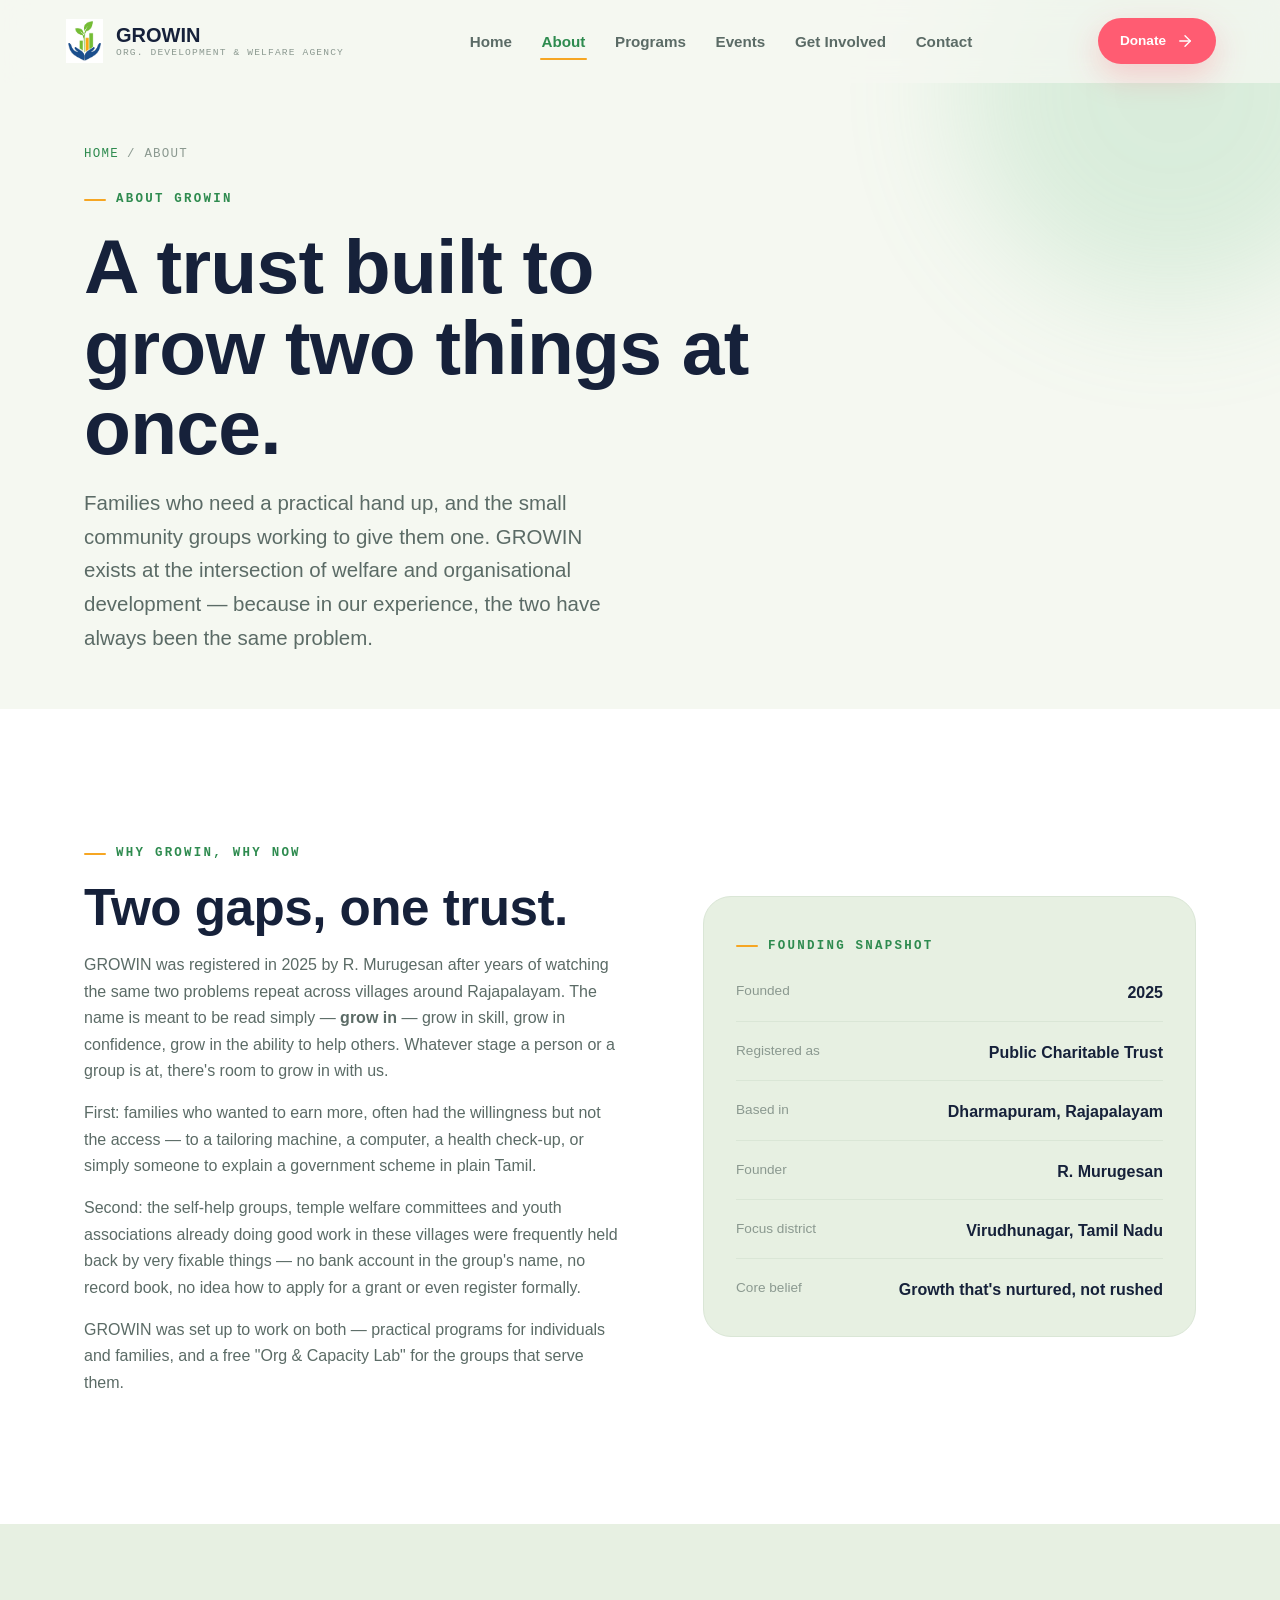
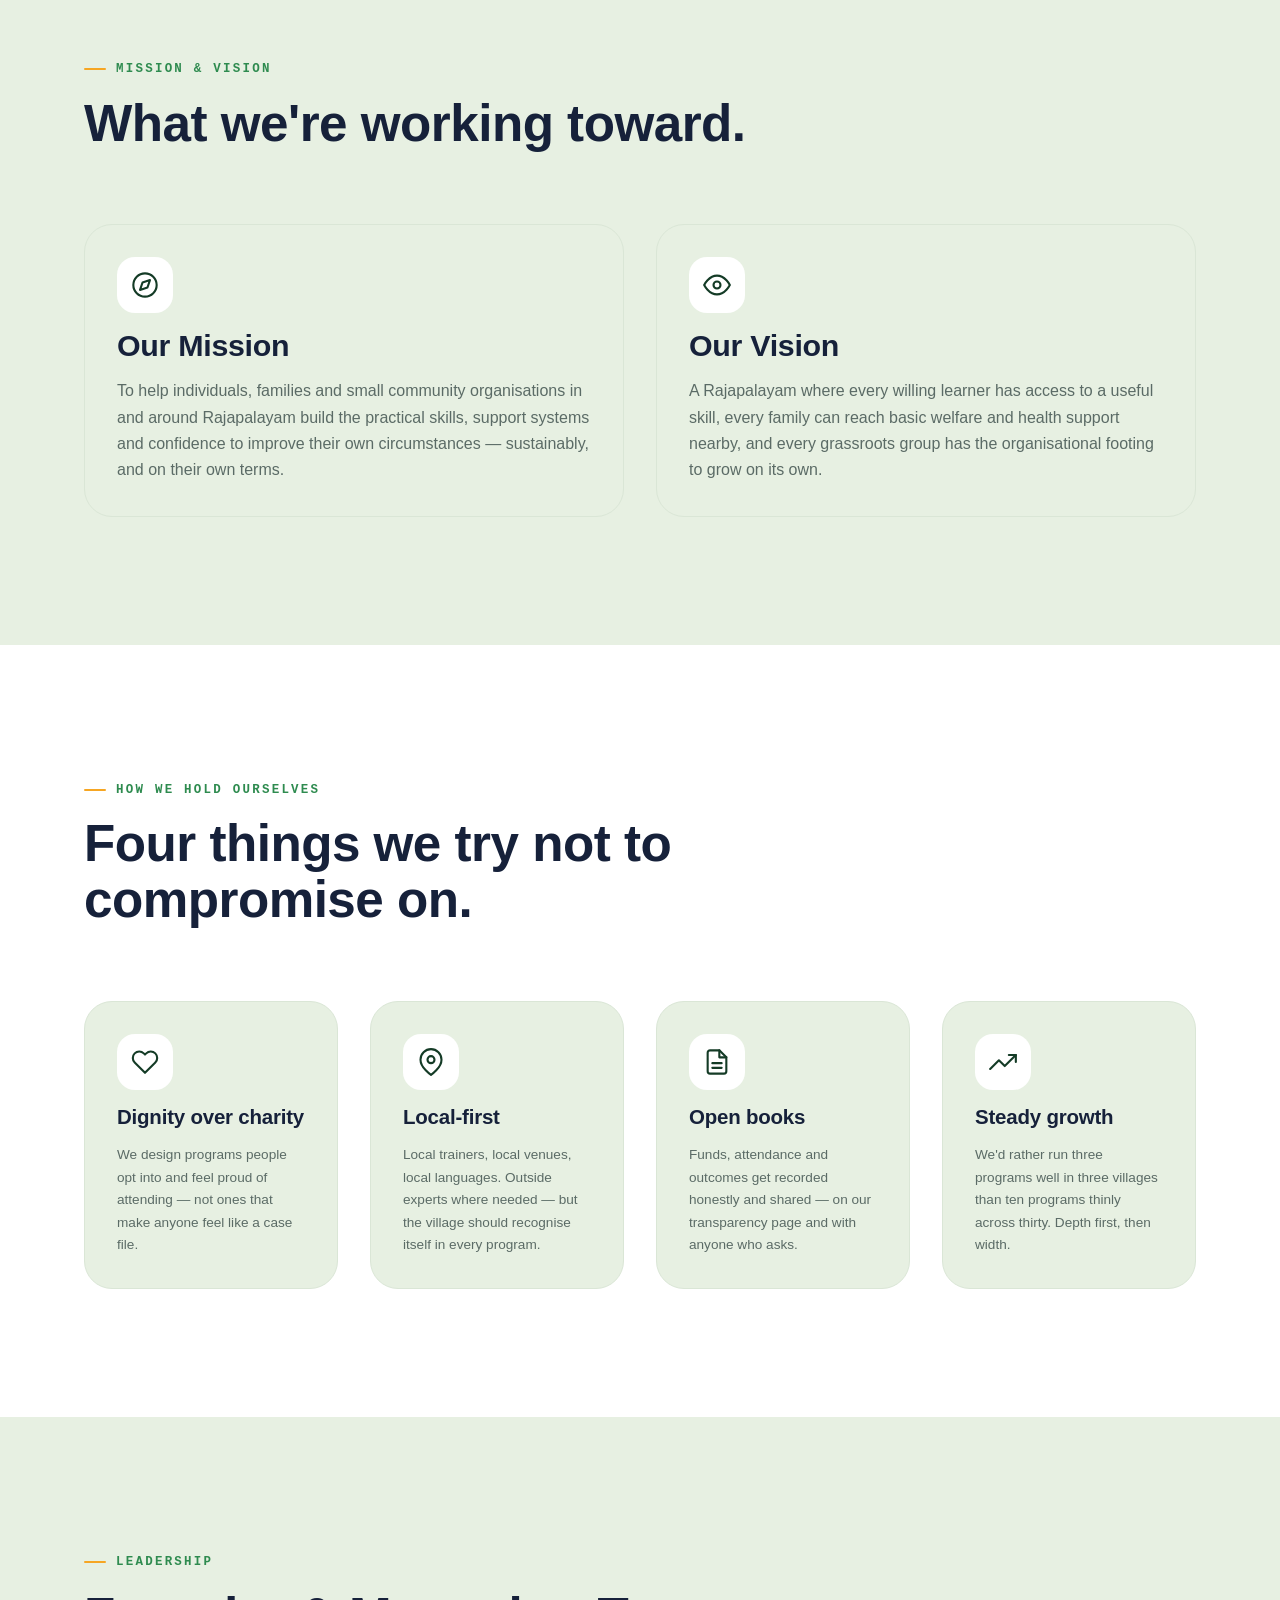
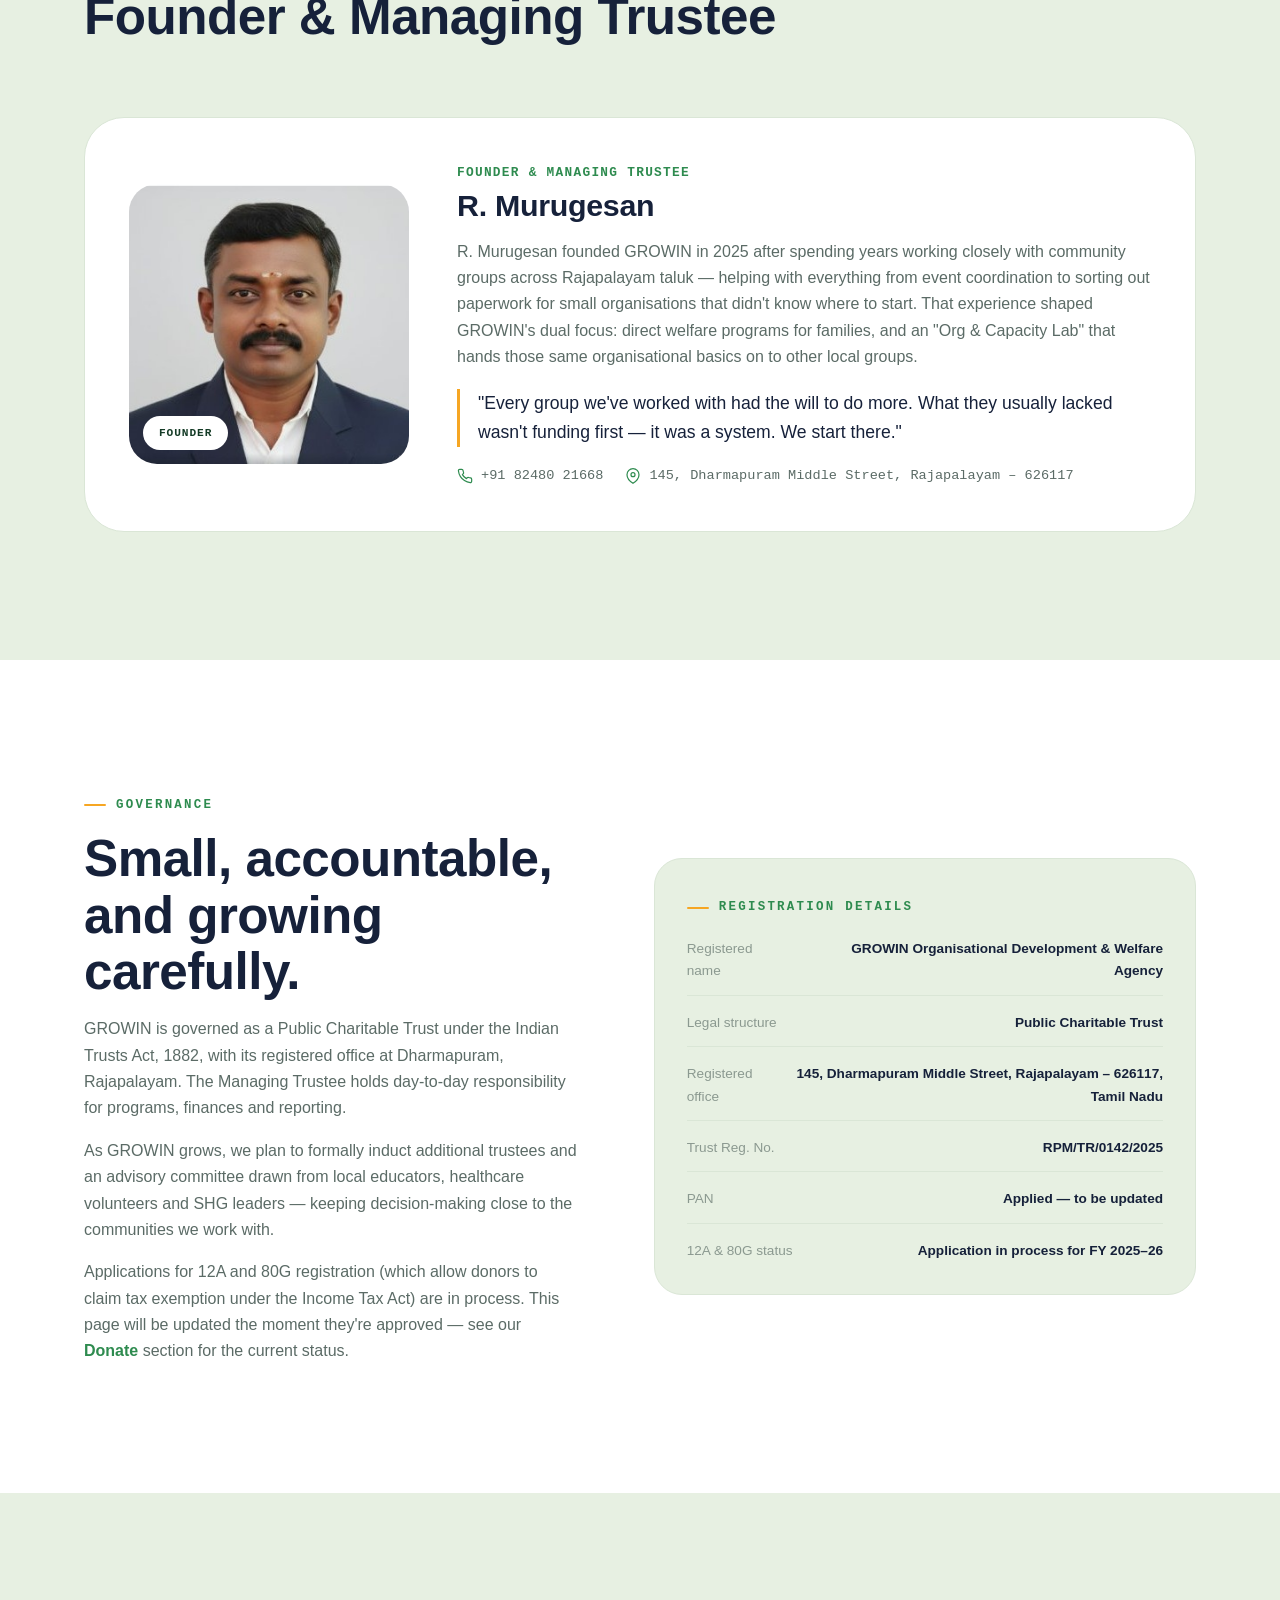
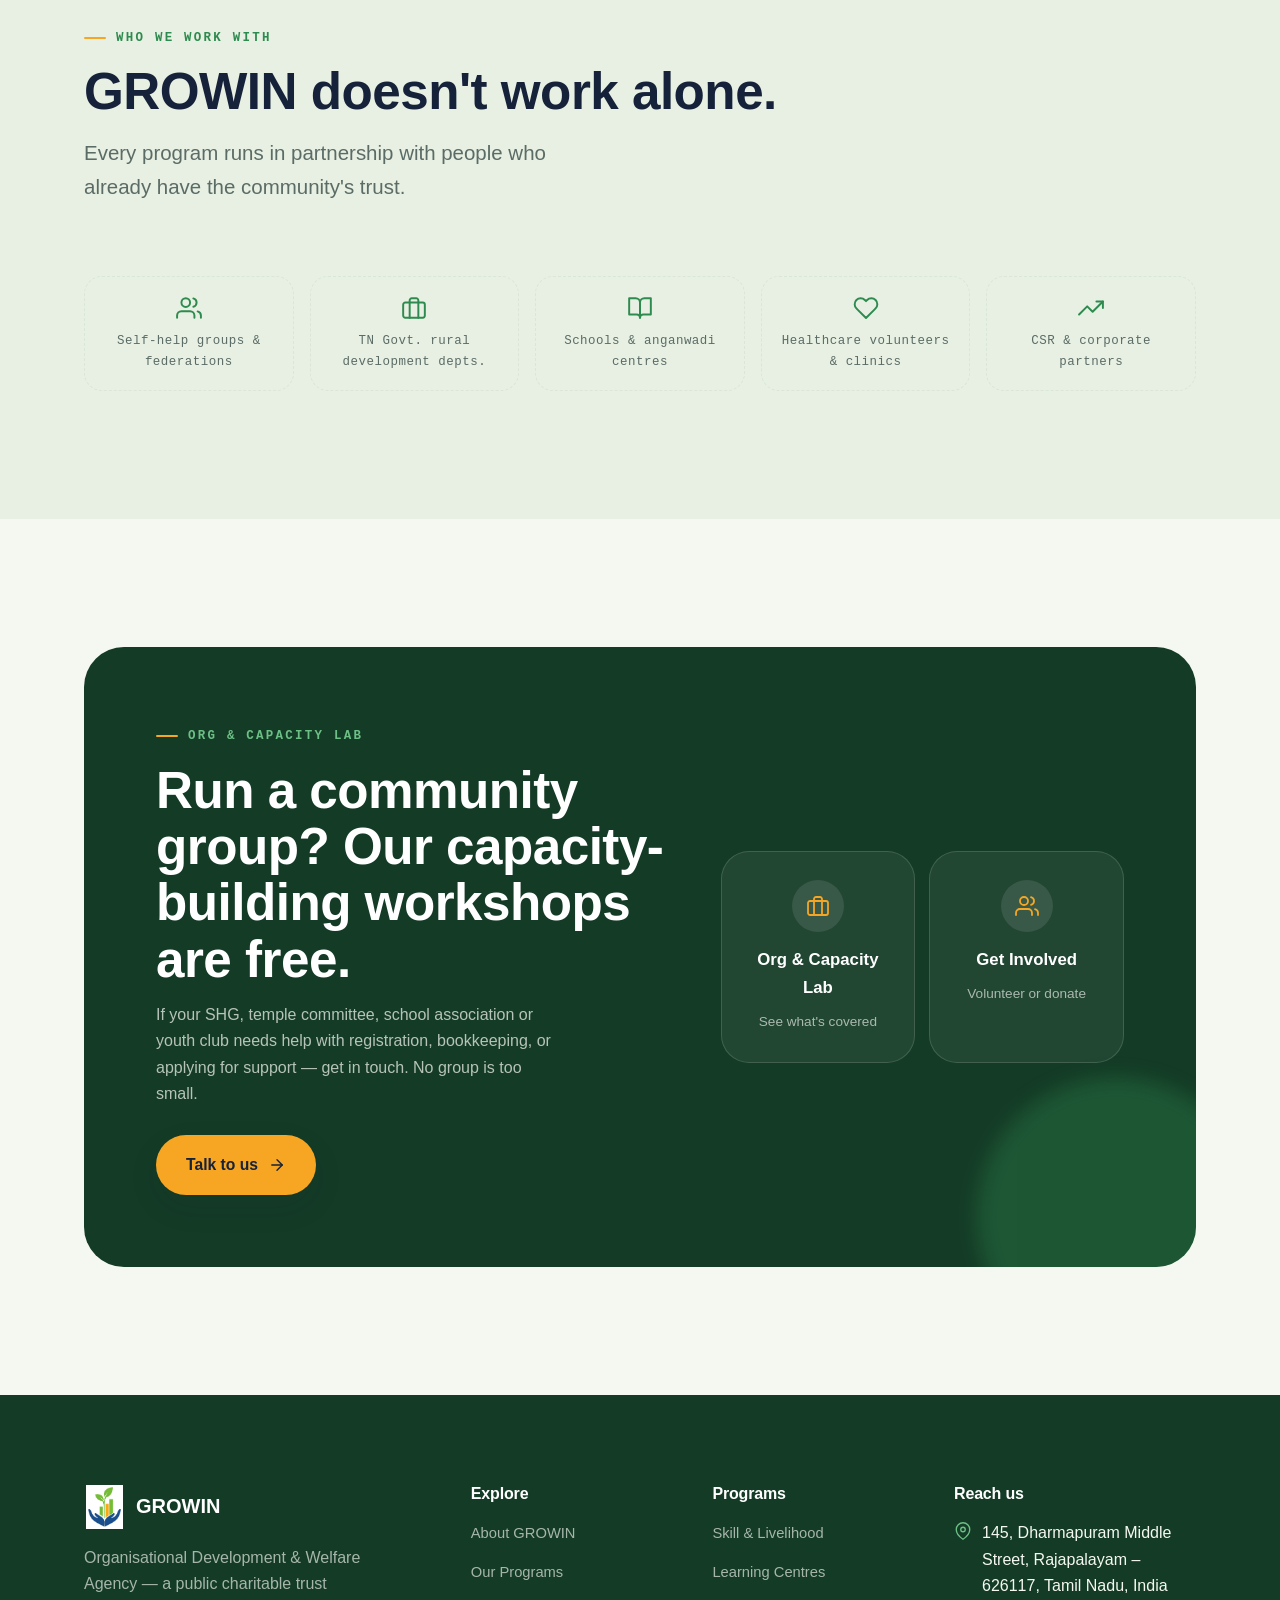
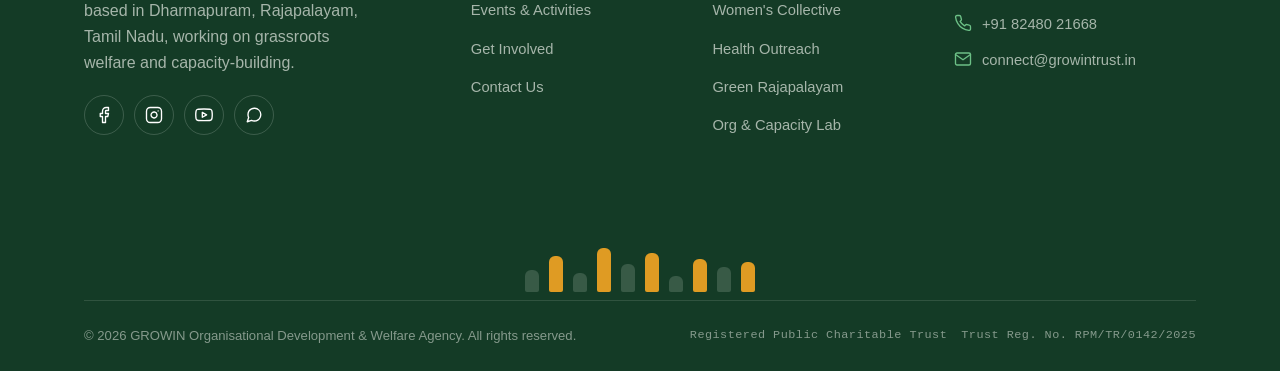
==== commit 683c9c05: "Path Changed. Assests path deleted" ====
--- a/about.html
+++ b/about.html
@@ -5,17 +5,17 @@
 <meta name="viewport" content="width=device-width, initial-scale=1.0">
 <title>About GROWIN — Organisational Development & Welfare Agency</title>
 <meta name="description" content="Learn about GROWIN's mission, founder, governance and the communities we work with in Rajapalayam, Tamil Nadu.">
-<link rel="icon" href="assets/img/growin-favicon.png" type="image/png">
+<link rel="icon" href="growin-favicon.png" type="image/png">
 <link rel="preconnect" href="https://fonts.googleapis.com">
 <link rel="preconnect" href="https://fonts.gstatic.com" crossorigin>
 <link href="https://fonts.googleapis.com/css2?family=Space+Grotesk:wght@500;600;700&family=Inter:wght@400;500;600;700;800&family=Space+Mono:wght@400;700&display=swap" rel="stylesheet">
-<link rel="stylesheet" href="assets/css/style.css">
+<link rel="stylesheet" href="style.css">
 </head>
 <body>
 
 <header class="nav">
   <a href="index.html" class="brand">
-    <img src="assets/img/growin-icon.png" alt="">
+    <img src="growin-icon.png" alt="">
     <span class="brand-text">GROWIN<small>Org. Development &amp; Welfare Agency</small></span>
   </a>
   <nav class="nav-links">
@@ -153,7 +153,7 @@
     </div>
     <div class="founder-card reveal">
       <div class="founder-photo">
-        <img src="assets/img/trustee-square.jpg" alt="R. Murugesan, Founder and Managing Trustee of GROWIN">
+        <img src="trustee-square.jpg" alt="R. Murugesan, Founder and Managing Trustee of GROWIN">
         <span class="badge">Founder</span>
       </div>
       <div class="founder-info">
@@ -285,7 +285,7 @@
     <div class="footer-top">
       <div class="footer-brand">
         <a href="index.html" class="brand">
-          <img src="assets/img/growin-icon.png" alt="">
+          <img src="growin-icon.png" alt="">
           <span class="brand-text">GROWIN</span>
         </a>
         <p>Organisational Development &amp; Welfare Agency — a public charitable trust based in Dharmapuram, Rajapalayam, Tamil Nadu, working on grassroots welfare and capacity-building.</p>
@@ -343,7 +343,7 @@
   <svg viewBox="0 0 24 24" fill="none" stroke="currentColor" stroke-width="1.8" stroke-linecap="round" stroke-linejoin="round"><polyline points="18 15 12 9 6 15"/></svg>
 </button>
 
-<script src="assets/js/main.js"></script>
+<script src="main.js"></script>
 </body>
 
 </body>
--- a/style.css
+++ b/style.css
@@ -0,0 +1,1319 @@
+/* ===================================================================
+   GROWIN — Organisational Development & Welfare Agency
+   Design system: "Growth that's measured."
+   Signature motif: animated growth-bars (echoes the logo's bar chart)
+   =================================================================== */
+
+/* ---------- Reset ---------- */
+*, *::before, *::after { box-sizing: border-box; }
+html, body, h1, h2, h3, h4, p, ul, ol, figure, blockquote { margin: 0; }
+img, svg { display: block; max-width: 100%; }
+ul, ol { padding: 0; list-style: none; }
+a { color: inherit; text-decoration: none; }
+button { font: inherit; cursor: pointer; }
+input, textarea, select { font: inherit; }
+html { scroll-behavior: smooth; }
+
+/* ---------- Design tokens ---------- */
+:root {
+  /* Color: "Sprout Paper" base, "Indigo Soil" ink, "Leaf" primary,
+     "Marigold" + "Hibiscus" accents — pulled from the GROWIN mark
+     plus one new pop accent for Gen-Z energy. */
+  --paper:      #F5F8F1;
+  --paper-deep: #EBF1E6;
+  --mist:       #E7F0E2;
+  --surface:    #FFFFFF;
+  --ink:        #16213A;
+  --ink-soft:   #5B6B66;
+  --ink-faint:  #8B9990;
+  --leaf:       #2E8B4F;
+  --leaf-light: #6CC086;
+  --leaf-pale:  #DCF0E1;
+  --leaf-deep:  #143B26;
+  --marigold:   #F6A623;
+  --marigold-pale: #FCE9C6;
+  --hibiscus:   #FF5C72;
+  --hibiscus-pale: #FFE1E5;
+  --line:       #DAE6D6;
+  --line-deep:  rgba(255,255,255,0.12);
+
+  /* Type */
+  --font-display: 'Space Grotesk', sans-serif;
+  --font-body: 'Inter', sans-serif;
+  --font-mono: 'Space Mono', monospace;
+
+  /* Radius */
+  --r-sm: 10px;
+  --r-md: 18px;
+  --r-lg: 28px;
+  --r-xl: 40px;
+  --r-full: 999px;
+
+  /* Shadow */
+  --shadow-sm: 0 2px 10px rgba(22,33,58,0.05);
+  --shadow-md: 0 12px 32px rgba(22,33,58,0.08);
+  --shadow-lg: 0 24px 60px rgba(22,33,58,0.12);
+
+  /* Motion */
+  --ease: cubic-bezier(.19,1,.22,1);
+  --speed: .5s;
+
+  /* Layout */
+  --container: 1240px;
+  --gutter: clamp(20px, 5vw, 64px);
+  --section-pad: clamp(64px, 10vw, 128px);
+}
+
+/* ---------- Base ---------- */
+body {
+  font-family: var(--font-body);
+  background: var(--paper);
+  color: var(--ink);
+  font-size: 16px;
+  line-height: 1.65;
+  -webkit-font-smoothing: antialiased;
+  overflow-x: hidden;
+}
+
+::selection { background: var(--marigold); color: var(--ink); }
+
+a:focus-visible, button:focus-visible, input:focus-visible,
+textarea:focus-visible, select:focus-visible, [tabindex]:focus-visible {
+  outline: 3px solid var(--leaf);
+  outline-offset: 3px;
+  border-radius: var(--r-sm);
+}
+
+/* ---------- Typography ---------- */
+h1, h2, h3, h4 {
+  font-family: var(--font-display);
+  color: var(--ink);
+  line-height: 1.1;
+  font-weight: 700;
+  letter-spacing: -0.01em;
+}
+
+h1 { font-size: clamp(2.6rem, 6vw, 4.8rem); line-height: 1.05; }
+h2 { font-size: clamp(2rem, 4.2vw, 3.2rem); }
+h3 { font-size: clamp(1.35rem, 2.4vw, 1.9rem); }
+h4 { font-size: clamp(1.1rem, 1.6vw, 1.3rem); }
+
+p { color: var(--ink-soft); }
+.lead {
+  font-size: clamp(1.05rem, 1.6vw, 1.3rem);
+  color: var(--ink-soft);
+  max-width: 46ch;
+}
+
+.eyebrow {
+  font-family: var(--font-mono);
+  font-size: 0.78rem;
+  letter-spacing: 0.18em;
+  text-transform: uppercase;
+  color: var(--leaf);
+  font-weight: 700;
+  display: inline-flex;
+  align-items: center;
+  gap: 10px;
+  margin-bottom: 16px;
+}
+.eyebrow::before {
+  content: "";
+  display: block;
+  width: 22px;
+  height: 2px;
+  background: var(--marigold);
+  border-radius: var(--r-full);
+}
+.eyebrow.on-dark { color: var(--leaf-light); }
+.eyebrow.on-dark::before { background: var(--marigold); }
+
+.section-head { max-width: 760px; margin-bottom: clamp(40px, 6vw, 72px); }
+.section-head.center { margin-inline: auto; text-align: center; }
+.section-head.center .eyebrow { justify-content: center; }
+.section-head.center .eyebrow::before { display: none; }
+
+mark.hl {
+  background: none;
+  color: var(--leaf);
+  position: relative;
+  white-space: nowrap;
+}
+mark.hl.amber { color: var(--marigold); }
+mark.hl.bloom { color: var(--hibiscus); }
+
+/* ---------- Layout primitives ---------- */
+.container {
+  width: 100%;
+  max-width: var(--container);
+  margin-inline: auto;
+  padding-inline: var(--gutter);
+}
+
+.section { padding-block: var(--section-pad); position: relative; }
+.section.tight { padding-block: clamp(40px, 6vw, 80px); }
+.section.surface { background: var(--surface); }
+.section.mist { background: var(--mist); }
+.section.dark {
+  background: var(--leaf-deep);
+  color: var(--paper);
+}
+.section.dark p { color: rgba(245,248,241,0.7); }
+.section.dark h1, .section.dark h2, .section.dark h3, .section.dark h4 { color: var(--surface); }
+
+.grid { display: grid; gap: clamp(20px, 3vw, 32px); }
+.grid-2 { grid-template-columns: repeat(2, 1fr); }
+.grid-3 { grid-template-columns: repeat(3, 1fr); }
+.grid-4 { grid-template-columns: repeat(4, 1fr); }
+
+.split {
+  display: grid;
+  grid-template-columns: 1.1fr 1fr;
+  gap: clamp(32px, 6vw, 96px);
+  align-items: center;
+}
+.split.reverse { grid-template-columns: 1fr 1.1fr; }
+.split.reverse > :first-child { order: 2; }
+
+@media (max-width: 900px) {
+  .grid-2, .grid-3, .grid-4 { grid-template-columns: 1fr; }
+  .split, .split.reverse { grid-template-columns: 1fr; }
+  .split.reverse > :first-child { order: 0; }
+}
+
+/* ---------- Buttons ---------- */
+.btn {
+  display: inline-flex;
+  align-items: center;
+  gap: 10px;
+  font-family: var(--font-display);
+  font-weight: 600;
+  font-size: 0.98rem;
+  padding: 15px 28px;
+  border-radius: var(--r-full);
+  border: 2px solid transparent;
+  transition: transform var(--speed) var(--ease), box-shadow var(--speed) var(--ease), background var(--speed) var(--ease), color var(--speed) var(--ease), border-color var(--speed) var(--ease);
+  white-space: nowrap;
+}
+.btn svg { width: 18px; height: 18px; flex-shrink: 0; transition: transform .35s var(--ease); }
+.btn:hover svg { transform: translateX(4px); }
+.btn:hover { transform: translateY(-2px); }
+
+.btn-primary {
+  background: var(--leaf);
+  color: var(--surface);
+  box-shadow: var(--shadow-md);
+}
+.btn-primary:hover { background: var(--leaf-deep); box-shadow: var(--shadow-lg); }
+
+.btn-accent {
+  background: var(--hibiscus);
+  color: var(--surface);
+  box-shadow: 0 12px 32px rgba(255,92,114,0.28);
+}
+.btn-accent:hover { background: #E84A60; }
+
+.btn-ghost {
+  background: transparent;
+  border-color: var(--line);
+  color: var(--ink);
+}
+.btn-ghost:hover { border-color: var(--leaf); color: var(--leaf); }
+
+.btn-ghost.on-dark { border-color: rgba(255,255,255,0.25); color: var(--surface); }
+.btn-ghost.on-dark:hover { border-color: var(--leaf-light); color: var(--leaf-light); }
+
+.btn-block { width: 100%; justify-content: center; }
+.btn-sm { padding: 10px 20px; font-size: 0.85rem; }
+
+.btn-group { display: flex; gap: 14px; flex-wrap: wrap; margin-top: 36px; }
+
+/* ---------- Tags / pills ---------- */
+.tag {
+  display: inline-flex;
+  align-items: center;
+  gap: 6px;
+  font-family: var(--font-mono);
+  font-size: 0.72rem;
+  letter-spacing: 0.06em;
+  text-transform: uppercase;
+  font-weight: 700;
+  padding: 6px 14px;
+  border-radius: var(--r-full);
+  background: var(--leaf-pale);
+  color: var(--leaf-deep);
+}
+.tag.amber { background: var(--marigold-pale); color: #8A5A0A; }
+.tag.bloom { background: var(--hibiscus-pale); color: #C42A40; }
+.tag.outline { background: transparent; border: 1px solid var(--line); color: var(--ink-soft); }
+
+/* ===================================================================
+   Navigation
+   =================================================================== */
+.nav {
+  position: fixed;
+  top: 0; left: 0; right: 0;
+  z-index: 100;
+  display: flex;
+  align-items: center;
+  justify-content: space-between;
+  padding: 18px var(--gutter);
+  background: rgba(245,248,241,0.78);
+  backdrop-filter: blur(14px);
+  border-bottom: 1px solid transparent;
+  transition: border-color var(--speed) var(--ease), padding var(--speed) var(--ease), background var(--speed) var(--ease);
+}
+.nav.scrolled {
+  border-bottom-color: var(--line);
+  padding-block: 12px;
+  box-shadow: var(--shadow-sm);
+}
+
+.brand {
+  display: flex;
+  align-items: center;
+  gap: 12px;
+  font-family: var(--font-display);
+  font-weight: 700;
+  font-size: 1.25rem;
+  color: var(--ink);
+}
+.brand img { width: 40px; height: 44px; object-fit: contain; }
+.brand .brand-text { display: flex; flex-direction: column; line-height: 1.15; }
+.brand .brand-text small {
+  font-family: var(--font-mono);
+  font-size: 0.6rem;
+  letter-spacing: 0.12em;
+  text-transform: uppercase;
+  color: var(--ink-faint);
+  font-weight: 400;
+}
+
+.nav-links {
+  display: flex;
+  align-items: center;
+  gap: clamp(18px, 2vw, 34px);
+  font-family: var(--font-display);
+  font-weight: 600;
+  font-size: 0.95rem;
+}
+.nav-links a {
+  position: relative;
+  padding: 6px 2px;
+  color: var(--ink-soft);
+  transition: color var(--speed) var(--ease);
+}
+.nav-links a::after {
+  content: "";
+  position: absolute;
+  bottom: 0; left: 0;
+  width: 0; height: 2px;
+  background: var(--marigold);
+  border-radius: var(--r-full);
+  transition: width var(--speed) var(--ease);
+}
+.nav-links a:hover { color: var(--ink); }
+.nav-links a:hover::after,
+.nav-links a.active::after { width: 100%; }
+.nav-links a.active { color: var(--leaf); }
+
+.nav-actions { display: flex; align-items: center; gap: 14px; }
+
+.nav-toggle {
+  display: none;
+  width: 44px; height: 44px;
+  border-radius: var(--r-full);
+  border: 1px solid var(--line);
+  background: var(--surface);
+  align-items: center;
+  justify-content: center;
+  flex-shrink: 0;
+}
+.nav-toggle svg { width: 20px; height: 20px; }
+.nav-toggle .icon-close { display: none; }
+.nav-toggle.open .icon-menu { display: none; }
+.nav-toggle.open .icon-close { display: block; }
+
+@media (max-width: 880px) {
+  .nav-links {
+    position: fixed;
+    top: 0; right: 0;
+    height: 100vh;
+    width: min(82vw, 360px);
+    background: var(--surface);
+    flex-direction: column;
+    align-items: flex-start;
+    justify-content: center;
+    gap: 28px;
+    padding: 40px var(--gutter);
+    box-shadow: var(--shadow-lg);
+    transform: translateX(100%);
+    transition: transform var(--speed) var(--ease);
+    font-size: 1.4rem;
+  }
+  .nav-links.open { transform: translateX(0); }
+  .nav-links a::after { display: none; }
+  .nav-toggle { display: flex; }
+  .nav-actions .btn-accent.desktop-only { display: none; }
+}
+
+/* ===================================================================
+   Hero
+   =================================================================== */
+.hero {
+  padding-top: clamp(120px, 18vh, 180px);
+  padding-bottom: clamp(60px, 8vh, 100px);
+  position: relative;
+  overflow: hidden;
+}
+.hero .container { position: relative; z-index: 2; }
+.hero-grid {
+  display: grid;
+  grid-template-columns: 1.15fr 1fr;
+  gap: clamp(40px, 6vw, 80px);
+  align-items: center;
+}
+.hero h1 { margin-bottom: 22px; }
+.hero .lead { margin-bottom: 8px; }
+.hero-tamil {
+  font-family: var(--font-display);
+  font-size: clamp(1.1rem, 1.6vw, 1.4rem);
+  color: var(--leaf-deep);
+  margin-top: 6px;
+  font-weight: 600;
+}
+
+.hero-art { position: relative; }
+
+.blob {
+  position: absolute;
+  border-radius: 50%;
+  filter: blur(60px);
+  opacity: 0.35;
+  z-index: 0;
+}
+.blob-1 { width: 420px; height: 420px; background: var(--leaf-light); top: -120px; right: -100px; }
+.blob-2 { width: 320px; height: 320px; background: var(--marigold); bottom: -80px; left: 10%; opacity: .25; }
+
+@media (max-width: 900px) {
+  .hero-grid { grid-template-columns: 1fr; }
+  .hero-art { order: -1; max-width: 420px; margin-inline: auto; }
+}
+
+/* ===================================================================
+   Signature motif: Growth bars
+   =================================================================== */
+.growth-bars { display: flex; align-items: flex-end; gap: 6px; height: 100%; }
+.growth-bars rect, .growth-bars .bar {
+  transform-origin: bottom;
+  transform: scaleY(0);
+  animation: grow-bar 1.1s var(--ease) forwards;
+}
+@keyframes grow-bar {
+  to { transform: scaleY(1); }
+}
+
+/* Divider strip of small growth bars between sections */
+.bar-divider {
+  display: flex;
+  align-items: flex-end;
+  justify-content: center;
+  gap: clamp(4px, 1vw, 10px);
+  height: 56px;
+  margin-block: 8px;
+  opacity: 0.9;
+}
+.bar-divider span {
+  display: block;
+  width: clamp(6px, 1.4vw, 14px);
+  border-radius: 6px 6px 2px 2px;
+  background: var(--leaf);
+  transform-origin: bottom;
+  transform: scaleY(0);
+  transition: transform 1s var(--ease);
+}
+.bar-divider span:nth-child(odd) { background: var(--leaf-light); }
+.bar-divider span:nth-child(3n) { background: var(--marigold); }
+.bar-divider.in-view span { transform: scaleY(1); }
+
+/* Stat / bento cards with their own mini growth bar */
+.stat-card {
+  background: var(--surface);
+  border: 1px solid var(--line);
+  border-radius: var(--r-lg);
+  padding: clamp(24px, 3vw, 36px);
+  display: flex;
+  flex-direction: column;
+  gap: 18px;
+  position: relative;
+  overflow: hidden;
+  transition: transform var(--speed) var(--ease), box-shadow var(--speed) var(--ease);
+}
+.stat-card:hover { transform: translateY(-6px); box-shadow: var(--shadow-md); }
+.stat-card .stat-value {
+  font-family: var(--font-display);
+  font-size: clamp(2.2rem, 4vw, 3.2rem);
+  font-weight: 700;
+  display: flex;
+  align-items: baseline;
+  gap: 4px;
+}
+.stat-card .stat-label {
+  font-size: 0.95rem;
+  color: var(--ink-soft);
+}
+.stat-card .mini-bars {
+  display: flex;
+  align-items: flex-end;
+  gap: 5px;
+  height: 36px;
+}
+.stat-card .mini-bars span {
+  display: block;
+  width: 9px;
+  border-radius: 4px 4px 1px 1px;
+  background: var(--leaf-pale);
+  transform-origin: bottom;
+  transform: scaleY(0.18);
+  transition: transform 1.1s var(--ease);
+}
+.stat-card.in-view .mini-bars span { transform: scaleY(var(--h, 1)); }
+.stat-card .mini-bars span.fill { background: var(--leaf); }
+.stat-card .mini-bars span.fill-amber { background: var(--marigold); }
+
+/* ===================================================================
+   Program cards
+   =================================================================== */
+.program-card {
+  background: var(--surface);
+  border: 1px solid var(--line);
+  border-radius: var(--r-lg);
+  padding: clamp(28px, 3vw, 36px);
+  display: flex;
+  flex-direction: column;
+  gap: 16px;
+  height: 100%;
+  transition: transform var(--speed) var(--ease), box-shadow var(--speed) var(--ease), border-color var(--speed) var(--ease);
+}
+.program-card:hover {
+  transform: translateY(-6px);
+  box-shadow: var(--shadow-md);
+  border-color: transparent;
+}
+.program-icon {
+  width: 56px; height: 56px;
+  border-radius: var(--r-md);
+  display: flex;
+  align-items: center;
+  justify-content: center;
+  background: var(--leaf-pale);
+  color: var(--leaf-deep);
+}
+.program-icon svg { width: 28px; height: 28px; }
+.program-card.amber .program-icon { background: var(--marigold-pale); color: #8A5A0A; }
+.program-card.bloom .program-icon { background: var(--hibiscus-pale); color: #C42A40; }
+.program-card h3 { margin-top: 4px; }
+.program-card .num {
+  font-family: var(--font-mono);
+  font-size: 0.78rem;
+  color: var(--ink-faint);
+  letter-spacing: 0.1em;
+}
+.program-card .card-link {
+  margin-top: auto;
+  display: inline-flex;
+  align-items: center;
+  gap: 8px;
+  font-family: var(--font-display);
+  font-weight: 600;
+  font-size: 0.9rem;
+  color: var(--leaf);
+}
+.program-card .card-link svg { width: 16px; height: 16px; transition: transform .35s var(--ease); }
+.program-card:hover .card-link svg { transform: translateX(4px); }
+
+/* ===================================================================
+   Value / feature cards
+   =================================================================== */
+.value-card {
+  border-radius: var(--r-lg);
+  padding: clamp(24px, 3vw, 32px);
+  background: var(--mist);
+  border: 1px solid var(--line);
+}
+.value-card .program-icon { background: var(--surface); }
+
+/* ===================================================================
+   Process / "how we work" steps
+   =================================================================== */
+.steps {
+  display: grid;
+  grid-template-columns: repeat(4, 1fr);
+  gap: clamp(20px, 3vw, 28px);
+  counter-reset: step;
+}
+.step { position: relative; padding-top: 28px; border-top: 3px solid var(--line); }
+.step::before {
+  counter-increment: step;
+  content: "0" counter(step);
+  font-family: var(--font-mono);
+  font-size: 0.8rem;
+  font-weight: 700;
+  color: var(--leaf);
+  display: block;
+  margin-bottom: 14px;
+}
+.step h4 { margin-bottom: 8px; }
+.step p { font-size: 0.95rem; }
+@media (max-width: 900px) {
+  .steps { grid-template-columns: repeat(2, 1fr); }
+}
+@media (max-width: 560px) {
+  .steps { grid-template-columns: 1fr; }
+}
+
+/* ===================================================================
+   Event ticket cards
+   =================================================================== */
+.events-grid {
+  display: grid;
+  grid-template-columns: repeat(auto-fill, minmax(300px, 1fr));
+  gap: clamp(20px, 3vw, 28px);
+}
+.ticket {
+  display: flex;
+  background: var(--surface);
+  border: 1px solid var(--line);
+  border-radius: var(--r-lg);
+  overflow: hidden;
+  transition: transform var(--speed) var(--ease), box-shadow var(--speed) var(--ease);
+}
+.ticket:hover { transform: translateY(-6px); box-shadow: var(--shadow-md); }
+.ticket-date {
+  flex: 0 0 100px;
+  background: var(--leaf-deep);
+  color: var(--surface);
+  display: flex;
+  flex-direction: column;
+  align-items: center;
+  justify-content: center;
+  font-family: var(--font-mono);
+  text-align: center;
+  position: relative;
+  padding: 16px 8px;
+}
+.ticket-date .month {
+  font-size: 0.75rem;
+  letter-spacing: 0.15em;
+  text-transform: uppercase;
+  color: var(--leaf-light);
+}
+.ticket-date .day { font-size: 2.1rem; font-weight: 700; line-height: 1; margin-top: 4px; }
+.ticket-date .year { font-size: 0.7rem; opacity: 0.6; margin-top: 4px; }
+.ticket-date::after {
+  content: "";
+  position: absolute;
+  right: -8px; top: 50%;
+  width: 16px; height: 16px;
+  background: var(--paper);
+  border-radius: 50%;
+  transform: translateY(-50%);
+}
+.ticket-body {
+  flex: 1;
+  padding: 22px 24px;
+  display: flex;
+  flex-direction: column;
+  gap: 8px;
+  border-left: 2px dashed var(--line);
+}
+.ticket-body h4 { font-size: 1.1rem; }
+.ticket-meta {
+  display: flex;
+  flex-wrap: wrap;
+  gap: 12px;
+  font-family: var(--font-mono);
+  font-size: 0.74rem;
+  color: var(--ink-soft);
+  text-transform: uppercase;
+  letter-spacing: 0.04em;
+}
+.ticket-meta span { display: inline-flex; align-items: center; gap: 6px; }
+.ticket-meta svg { width: 14px; height: 14px; flex-shrink: 0; }
+.ticket-body p { font-size: 0.92rem; }
+.ticket.past { opacity: 0.7; }
+.ticket.past .ticket-date { background: var(--ink-faint); }
+.ticket.past .ticket-date .month { color: var(--surface); }
+
+/* ===================================================================
+   Testimonials
+   =================================================================== */
+.testimonial-track {
+  display: grid;
+  grid-template-columns: repeat(3, 1fr);
+  gap: clamp(20px, 3vw, 28px);
+}
+@media (max-width: 900px) {
+  .testimonial-track { grid-template-columns: 1fr; }
+}
+.testimonial-card {
+  background: var(--surface);
+  border: 1px solid var(--line);
+  border-radius: var(--r-lg);
+  padding: clamp(24px, 3vw, 32px);
+  display: flex;
+  flex-direction: column;
+  gap: 18px;
+}
+.testimonial-card .quote-mark {
+  font-family: var(--font-display);
+  font-size: 3rem;
+  line-height: 1;
+  color: var(--marigold);
+}
+.testimonial-card p.quote { color: var(--ink); font-size: 1.02rem; }
+.testimonial-person { display: flex; align-items: center; gap: 14px; margin-top: auto; }
+.avatar {
+  width: 48px; height: 48px;
+  border-radius: 50%;
+  display: flex;
+  align-items: center;
+  justify-content: center;
+  font-family: var(--font-display);
+  font-weight: 700;
+  color: var(--surface);
+  font-size: 1rem;
+  flex-shrink: 0;
+}
+.testimonial-person .who { font-family: var(--font-display); font-weight: 700; font-size: 0.95rem; }
+.testimonial-person .where { font-size: 0.82rem; color: var(--ink-faint); }
+
+/* ===================================================================
+   Forms
+   =================================================================== */
+.form-grid {
+  display: grid;
+  grid-template-columns: repeat(2, 1fr);
+  gap: 18px;
+}
+.form-grid .full { grid-column: 1 / -1; }
+@media (max-width: 700px) {
+  .form-grid { grid-template-columns: 1fr; }
+}
+.field { display: flex; flex-direction: column; gap: 8px; }
+.field label {
+  font-family: var(--font-mono);
+  font-size: 0.72rem;
+  letter-spacing: 0.1em;
+  text-transform: uppercase;
+  color: var(--ink-soft);
+  font-weight: 700;
+}
+.field input, .field textarea, .field select {
+  border: 1.5px solid var(--line);
+  background: var(--surface);
+  border-radius: var(--r-sm);
+  padding: 13px 16px;
+  color: var(--ink);
+  transition: border-color var(--speed) var(--ease), box-shadow var(--speed) var(--ease);
+}
+.field input:focus, .field textarea:focus, .field select:focus {
+  border-color: var(--leaf);
+  box-shadow: 0 0 0 4px var(--leaf-pale);
+  outline: none;
+}
+.field textarea { resize: vertical; min-height: 120px; }
+.field.checkrow { flex-direction: row; align-items: flex-start; gap: 10px; }
+.field.checkrow input { width: 18px; height: 18px; margin-top: 3px; accent-color: var(--leaf); }
+.field.checkrow label { text-transform: none; font-size: 0.88rem; letter-spacing: normal; font-weight: 400; color: var(--ink-soft); font-family: var(--font-body); }
+
+.form-card {
+  background: var(--surface);
+  border: 1px solid var(--line);
+  border-radius: var(--r-lg);
+  padding: clamp(28px, 4vw, 44px);
+  box-shadow: var(--shadow-sm);
+}
+
+.form-success {
+  display: none;
+  align-items: center;
+  gap: 14px;
+  background: var(--leaf-pale);
+  border: 1px solid var(--leaf-light);
+  border-radius: var(--r-md);
+  padding: 18px 22px;
+  margin-top: 18px;
+  color: var(--leaf-deep);
+  font-weight: 600;
+}
+.form-success.show { display: flex; }
+.form-success svg { width: 22px; height: 22px; flex-shrink: 0; }
+
+/* ===================================================================
+   Accordion (FAQ)
+   =================================================================== */
+.accordion-item {
+  border-bottom: 1px solid var(--line);
+}
+.accordion-item:first-child { border-top: 1px solid var(--line); }
+.accordion-trigger {
+  width: 100%;
+  display: flex;
+  align-items: center;
+  justify-content: space-between;
+  gap: 16px;
+  background: none;
+  border: none;
+  text-align: left;
+  padding: 24px 4px;
+  font-family: var(--font-display);
+  font-size: 1.05rem;
+  font-weight: 600;
+  color: var(--ink);
+}
+.accordion-trigger .plus {
+  width: 28px; height: 28px;
+  flex-shrink: 0;
+  border-radius: 50%;
+  border: 1.5px solid var(--line);
+  display: flex;
+  align-items: center;
+  justify-content: center;
+  position: relative;
+  transition: transform var(--speed) var(--ease), border-color var(--speed) var(--ease);
+}
+.accordion-trigger .plus::before, .accordion-trigger .plus::after {
+  content: "";
+  position: absolute;
+  background: var(--ink);
+  transition: transform var(--speed) var(--ease), background var(--speed) var(--ease);
+}
+.accordion-trigger .plus::before { width: 12px; height: 1.5px; }
+.accordion-trigger .plus::after { width: 1.5px; height: 12px; }
+.accordion-item.open .accordion-trigger .plus { border-color: var(--leaf); transform: rotate(180deg); }
+.accordion-item.open .accordion-trigger .plus::after { transform: scaleY(0); }
+.accordion-item.open .accordion-trigger .plus::before,
+.accordion-item.open .accordion-trigger .plus::after { background: var(--leaf); }
+
+.accordion-panel {
+  max-height: 0;
+  overflow: hidden;
+  transition: max-height var(--speed) var(--ease);
+}
+.accordion-panel-inner { padding: 0 4px 24px; max-width: 70ch; }
+.accordion-panel-inner p { font-size: 0.97rem; }
+
+/* ===================================================================
+   CTA banner
+   =================================================================== */
+.cta-banner {
+  border-radius: var(--r-xl);
+  background: var(--leaf-deep);
+  color: var(--surface);
+  padding: clamp(40px, 6vw, 72px);
+  display: grid;
+  grid-template-columns: 1.3fr 1fr;
+  gap: 40px;
+  align-items: center;
+  position: relative;
+  overflow: hidden;
+}
+.cta-banner::after {
+  content: "";
+  position: absolute;
+  right: -60px; bottom: -90px;
+  width: 280px; height: 280px;
+  background: var(--leaf);
+  opacity: 0.35;
+  border-radius: 50%;
+  filter: blur(10px);
+}
+.cta-banner h2 { color: var(--surface); margin-bottom: 14px; }
+.cta-banner p { color: rgba(245,248,241,0.72); max-width: 46ch; }
+.cta-banner .btn-group { margin-top: 28px; }
+.cta-split {
+  display: grid;
+  grid-template-columns: 1fr 1fr;
+  gap: 14px;
+  position: relative;
+  z-index: 1;
+}
+.cta-split .pill {
+  background: rgba(255,255,255,0.06);
+  border: 1px solid rgba(255,255,255,0.14);
+  border-radius: var(--r-lg);
+  padding: 28px 22px;
+  text-align: center;
+  transition: background var(--speed) var(--ease), transform var(--speed) var(--ease);
+}
+.cta-split .pill:hover { background: rgba(255,255,255,0.12); transform: translateY(-4px); }
+.cta-split .pill .pill-icon {
+  width: 52px; height: 52px;
+  margin: 0 auto 14px;
+  border-radius: 50%;
+  background: rgba(255,255,255,0.1);
+  display: flex; align-items: center; justify-content: center;
+}
+.cta-split .pill .pill-icon svg { width: 24px; height: 24px; color: var(--marigold); }
+.cta-split .pill strong { font-family: var(--font-display); display: block; margin-bottom: 6px; font-size: 1.05rem; }
+.cta-split .pill span { font-size: 0.85rem; color: rgba(245,248,241,0.65); }
+
+@media (max-width: 900px) {
+  .cta-banner { grid-template-columns: 1fr; }
+}
+
+/* ===================================================================
+   Page hero (sub-pages)
+   =================================================================== */
+.page-hero {
+  padding-top: clamp(120px, 16vh, 170px);
+  padding-bottom: clamp(48px, 6vh, 80px);
+  position: relative;
+  overflow: hidden;
+}
+.page-hero .breadcrumb {
+  font-family: var(--font-mono);
+  font-size: 0.78rem;
+  letter-spacing: 0.1em;
+  text-transform: uppercase;
+  color: var(--ink-faint);
+  margin-bottom: 18px;
+  display: flex; align-items: center; gap: 8px;
+}
+.page-hero .breadcrumb a { color: var(--leaf); }
+.page-hero h1 { max-width: 16ch; }
+.page-hero .lead { margin-top: 18px; }
+
+/* ===================================================================
+   Scroll reveal
+   =================================================================== */
+.reveal {
+  opacity: 0;
+  transform: translateY(28px);
+  transition: opacity .8s var(--ease), transform .8s var(--ease);
+}
+.reveal.in-view { opacity: 1; transform: translateY(0); }
+.reveal-stagger > * { transition-delay: calc(var(--i, 0) * 90ms); }
+
+@media (prefers-reduced-motion: reduce) {
+  .reveal, .reveal-stagger > * { transition: none; opacity: 1; transform: none; }
+  .bar-divider span, .growth-bars .bar, .stat-card .mini-bars span { transition: none; animation: none; transform: scaleY(1); }
+  html { scroll-behavior: auto; }
+}
+
+/* ===================================================================
+   Marquee / word ticker
+   =================================================================== */
+.marquee {
+  overflow: hidden;
+  border-top: 1px solid var(--line);
+  border-bottom: 1px solid var(--line);
+  padding-block: 18px;
+}
+.marquee-track {
+  display: flex;
+  gap: 48px;
+  white-space: nowrap;
+  animation: marquee 32s linear infinite;
+  font-family: var(--font-display);
+  font-weight: 700;
+  font-size: clamp(1.1rem, 2.4vw, 1.6rem);
+  color: var(--ink-faint);
+}
+.marquee-track span.dot { color: var(--marigold); }
+.marquee-track span.active { color: var(--leaf); }
+@keyframes marquee {
+  from { transform: translateX(0); }
+  to { transform: translateX(-50%); }
+}
+@media (prefers-reduced-motion: reduce) {
+  .marquee-track { animation: none; }
+}
+
+/* ===================================================================
+   Founder / profile card
+   =================================================================== */
+.founder-card {
+  display: grid;
+  grid-template-columns: 280px 1fr;
+  gap: clamp(28px, 4vw, 48px);
+  align-items: center;
+  background: var(--surface);
+  border: 1px solid var(--line);
+  border-radius: var(--r-xl);
+  padding: clamp(24px, 4vw, 44px);
+}
+.founder-photo {
+  border-radius: var(--r-lg);
+  overflow: hidden;
+  aspect-ratio: 1 / 1;
+  position: relative;
+}
+.founder-photo img { width: 100%; height: 100%; object-fit: cover; }
+.founder-photo .badge {
+  position: absolute;
+  bottom: 14px; left: 14px;
+  background: var(--surface);
+  border-radius: var(--r-full);
+  padding: 8px 16px;
+  font-family: var(--font-mono);
+  font-size: 0.7rem;
+  letter-spacing: 0.08em;
+  text-transform: uppercase;
+  font-weight: 700;
+  color: var(--leaf-deep);
+  box-shadow: var(--shadow-sm);
+}
+.founder-info .role {
+  font-family: var(--font-mono);
+  font-size: 0.8rem;
+  letter-spacing: 0.1em;
+  text-transform: uppercase;
+  color: var(--leaf);
+  font-weight: 700;
+  margin-bottom: 6px;
+}
+.founder-info h3 { margin-bottom: 14px; }
+.founder-info blockquote {
+  border-left: 3px solid var(--marigold);
+  padding-left: 18px;
+  font-family: var(--font-display);
+  font-style: normal;
+  font-size: 1.1rem;
+  color: var(--ink);
+  margin: 18px 0;
+}
+.founder-contact {
+  display: flex;
+  gap: 22px;
+  flex-wrap: wrap;
+  margin-top: 18px;
+  font-family: var(--font-mono);
+  font-size: 0.85rem;
+}
+.founder-contact a, .founder-contact span { display: inline-flex; align-items: center; gap: 8px; color: var(--ink-soft); }
+.founder-contact svg { width: 16px; height: 16px; color: var(--leaf); }
+
+@media (max-width: 760px) {
+  .founder-card { grid-template-columns: 1fr; }
+  .founder-photo { max-width: 220px; margin-inline: auto; }
+}
+
+/* ===================================================================
+   Timeline (history / past events)
+   =================================================================== */
+.timeline { position: relative; padding-left: 36px; }
+.timeline::before {
+  content: "";
+  position: absolute;
+  left: 7px; top: 6px; bottom: 6px;
+  width: 2px;
+  background: var(--line);
+}
+.timeline-item { position: relative; padding-bottom: 36px; }
+.timeline-item:last-child { padding-bottom: 0; }
+.timeline-item::before {
+  content: "";
+  position: absolute;
+  left: -36px; top: 4px;
+  width: 16px; height: 16px;
+  border-radius: 50%;
+  background: var(--surface);
+  border: 3px solid var(--leaf);
+}
+.timeline-item .when {
+  font-family: var(--font-mono);
+  font-size: 0.78rem;
+  letter-spacing: 0.1em;
+  text-transform: uppercase;
+  color: var(--leaf);
+  font-weight: 700;
+  margin-bottom: 6px;
+}
+.timeline-item h4 { margin-bottom: 6px; }
+.timeline-item p { font-size: 0.95rem; }
+
+/* ===================================================================
+   Donation tiers & fund allocation
+   =================================================================== */
+.tier-grid {
+  display: grid;
+  grid-template-columns: repeat(4, 1fr);
+  gap: 16px;
+}
+@media (max-width: 900px) { .tier-grid { grid-template-columns: repeat(2, 1fr); } }
+@media (max-width: 520px) { .tier-grid { grid-template-columns: 1fr; } }
+.tier-card {
+  border: 1.5px solid var(--line);
+  border-radius: var(--r-lg);
+  padding: 24px 20px;
+  text-align: center;
+  background: var(--surface);
+  transition: border-color var(--speed) var(--ease), transform var(--speed) var(--ease), box-shadow var(--speed) var(--ease);
+  cursor: pointer;
+}
+.tier-card:hover, .tier-card.selected {
+  border-color: var(--leaf);
+  transform: translateY(-4px);
+  box-shadow: var(--shadow-md);
+}
+.tier-card .amount {
+  font-family: var(--font-display);
+  font-size: 1.6rem;
+  font-weight: 700;
+}
+.tier-card .what { font-size: 0.85rem; color: var(--ink-soft); margin-top: 8px; }
+
+.allocation-list { display: flex; flex-direction: column; gap: 18px; }
+.allocation-row { display: grid; grid-template-columns: 160px 1fr 60px; align-items: center; gap: 16px; }
+.allocation-row .label { font-family: var(--font-display); font-weight: 600; font-size: 0.95rem; }
+.allocation-row .bar-track {
+  height: 12px;
+  background: var(--mist);
+  border-radius: var(--r-full);
+  overflow: hidden;
+}
+.allocation-row .bar-fill {
+  height: 100%;
+  border-radius: var(--r-full);
+  background: var(--leaf);
+  width: 0;
+  transition: width 1.2s var(--ease);
+}
+.allocation-row.amber .bar-fill { background: var(--marigold); }
+.allocation-row.bloom .bar-fill { background: var(--hibiscus); }
+.allocation-row.in-view .bar-fill { width: var(--pct); }
+.allocation-row .pct { font-family: var(--font-mono); font-weight: 700; text-align: right; }
+@media (max-width: 600px) {
+  .allocation-row { grid-template-columns: 100px 1fr 50px; }
+}
+
+/* ===================================================================
+   Role / volunteer cards
+   =================================================================== */
+.role-grid {
+  display: grid;
+  grid-template-columns: repeat(4, 1fr);
+  gap: 16px;
+}
+@media (max-width: 1000px) { .role-grid { grid-template-columns: repeat(2, 1fr); } }
+@media (max-width: 560px) { .role-grid { grid-template-columns: 1fr; } }
+.role-card {
+  border: 1px solid var(--line);
+  border-radius: var(--r-lg);
+  padding: 22px 20px;
+  background: var(--surface);
+  display: flex;
+  flex-direction: column;
+  gap: 10px;
+}
+.role-card .program-icon { width: 46px; height: 46px; }
+.role-card .program-icon svg { width: 22px; height: 22px; }
+.role-card h4 { font-size: 1rem; }
+.role-card p { font-size: 0.88rem; }
+
+/* ===================================================================
+   Contact info cards
+   =================================================================== */
+.contact-grid {
+  display: grid;
+  grid-template-columns: repeat(3, 1fr);
+  gap: 18px;
+}
+@media (max-width: 800px) { .contact-grid { grid-template-columns: 1fr; } }
+.contact-card {
+  border: 1px solid var(--line);
+  border-radius: var(--r-lg);
+  padding: 26px;
+  background: var(--surface);
+  display: flex;
+  flex-direction: column;
+  gap: 12px;
+}
+.contact-card a { color: var(--leaf); font-weight: 600; }
+.contact-card p { font-size: 0.95rem; }
+
+.map-frame {
+  border-radius: var(--r-lg);
+  overflow: hidden;
+  border: 1px solid var(--line);
+  aspect-ratio: 16/7;
+  filter: saturate(0.85);
+}
+.map-frame iframe { width: 100%; height: 100%; border: 0; }
+@media (max-width: 700px) { .map-frame { aspect-ratio: 4/5; } }
+
+/* ===================================================================
+   Program detail sections (programs.html)
+   =================================================================== */
+.program-detail {
+  display: grid;
+  grid-template-columns: 1fr 1.15fr;
+  gap: clamp(32px, 5vw, 80px);
+  align-items: center;
+  padding-block: clamp(48px, 7vw, 96px);
+  border-bottom: 1px solid var(--line);
+}
+.program-detail:last-of-type { border-bottom: none; }
+.program-detail.reverse { grid-template-columns: 1.15fr 1fr; }
+.program-detail.reverse > .pd-media { order: 2; }
+.program-detail .pd-num {
+  font-family: var(--font-mono);
+  font-size: 0.85rem;
+  letter-spacing: 0.12em;
+  color: var(--leaf);
+  font-weight: 700;
+  margin-bottom: 10px;
+  display: block;
+}
+.program-detail h2 { margin-bottom: 14px; }
+.program-detail .pd-list { display: flex; flex-direction: column; gap: 10px; margin-top: 18px; }
+.program-detail .pd-list li {
+  display: flex; align-items: flex-start; gap: 10px;
+  font-size: 0.95rem; color: var(--ink);
+}
+.program-detail .pd-list svg { width: 18px; height: 18px; color: var(--leaf); flex-shrink: 0; margin-top: 2px; }
+.program-detail .pd-meta {
+  display: flex; gap: 28px; margin-top: 24px; flex-wrap: wrap;
+}
+.program-detail .pd-meta div { display: flex; flex-direction: column; gap: 4px; }
+.program-detail .pd-meta .k {
+  font-family: var(--font-mono); font-size: 0.7rem; letter-spacing: 0.1em; text-transform: uppercase; color: var(--ink-faint);
+}
+.program-detail .pd-meta .v { font-family: var(--font-display); font-weight: 700; }
+
+.pd-media {
+  border-radius: var(--r-xl);
+  overflow: hidden;
+  position: relative;
+  aspect-ratio: 4/3;
+  background: var(--mist);
+  display: flex;
+  align-items: center;
+  justify-content: center;
+}
+@media (max-width: 900px) {
+  .program-detail, .program-detail.reverse { grid-template-columns: 1fr; }
+  .program-detail.reverse > .pd-media { order: 0; }
+}
+
+/* ===================================================================
+   Partner / collaborator strip
+   =================================================================== */
+.partner-grid {
+  display: grid;
+  grid-template-columns: repeat(5, 1fr);
+  gap: 16px;
+}
+@media (max-width: 900px) { .partner-grid { grid-template-columns: repeat(3, 1fr); } }
+@media (max-width: 560px) { .partner-grid { grid-template-columns: repeat(2, 1fr); } }
+.partner-chip {
+  border: 1px dashed var(--line);
+  border-radius: var(--r-md);
+  padding: 18px 14px;
+  text-align: center;
+  font-family: var(--font-mono);
+  font-size: 0.78rem;
+  letter-spacing: 0.04em;
+  color: var(--ink-soft);
+  display: flex; flex-direction: column; align-items: center; gap: 10px;
+}
+.partner-chip svg { width: 26px; height: 26px; color: var(--leaf); }
+
+/* ===================================================================
+   Footer
+   =================================================================== */
+.footer {
+  background: var(--leaf-deep);
+  color: var(--paper);
+  position: relative;
+  overflow: hidden;
+}
+.footer .bar-divider span { background: rgba(245,248,241,0.18); }
+.footer .bar-divider span.fill { background: var(--marigold); }
+.footer-top {
+  padding-block: clamp(56px, 7vw, 96px);
+  display: grid;
+  grid-template-columns: 1.4fr 0.8fr 0.8fr 1fr;
+  gap: clamp(32px, 4vw, 48px);
+}
+.footer-brand .brand { color: var(--surface); }
+.footer-brand p { color: rgba(245,248,241,0.65); margin-top: 16px; max-width: 32ch; }
+.footer-col h4 { color: var(--surface); font-size: 1rem; margin-bottom: 18px; }
+.footer-col ul { display: flex; flex-direction: column; gap: 12px; }
+.footer-col a {
+  color: rgba(245,248,241,0.65);
+  font-size: 0.92rem;
+  transition: color var(--speed) var(--ease);
+}
+.footer-col a:hover { color: var(--leaf-light); }
+.footer-contact li { display: flex; align-items: flex-start; gap: 10px; }
+.footer-contact svg { width: 18px; height: 18px; flex-shrink: 0; margin-top: 2px; color: var(--leaf-light); }
+.footer-social { display: flex; gap: 10px; margin-top: 18px; }
+.footer-social a {
+  width: 40px; height: 40px;
+  display: flex; align-items: center; justify-content: center;
+  border: 1px solid rgba(245,248,241,0.18);
+  border-radius: 50%;
+  transition: background var(--speed) var(--ease), border-color var(--speed) var(--ease);
+}
+.footer-social a:hover { background: var(--leaf); border-color: var(--leaf); }
+.footer-social svg { width: 18px; height: 18px; color: var(--surface); }
+
+.footer-bottom {
+  border-top: 1px solid rgba(245,248,241,0.12);
+  padding-block: 24px;
+  display: flex;
+  justify-content: space-between;
+  align-items: center;
+  flex-wrap: wrap;
+  gap: 12px;
+  font-size: 0.82rem;
+  color: rgba(245,248,241,0.5);
+}
+.footer-bottom .legal-tags { display: flex; gap: 14px; flex-wrap: wrap; font-family: var(--font-mono); font-size: 0.74rem; letter-spacing: 0.04em; }
+
+@media (max-width: 900px) {
+  .footer-top { grid-template-columns: repeat(2, 1fr); }
+}
+@media (max-width: 560px) {
+  .footer-top { grid-template-columns: 1fr; }
+}
+
+/* ===================================================================
+   Back to top
+   =================================================================== */
+.back-to-top {
+  position: fixed;
+  right: 24px; bottom: 24px;
+  width: 48px; height: 48px;
+  border-radius: 50%;
+  background: var(--leaf);
+  color: var(--surface);
+  display: flex; align-items: center; justify-content: center;
+  box-shadow: var(--shadow-md);
+  opacity: 0; pointer-events: none;
+  transform: translateY(12px);
+  transition: opacity var(--speed) var(--ease), transform var(--speed) var(--ease), background var(--speed) var(--ease);
+  z-index: 90;
+}
+.back-to-top.show { opacity: 1; pointer-events: auto; transform: translateY(0); }
+.back-to-top:hover { background: var(--leaf-deep); }
+.back-to-top svg { width: 20px; height: 20px; }
+
+/* ===================================================================
+   Utilities
+   =================================================================== */
+.text-center { text-align: center; }
+.mt-0 { margin-top: 0 !important; }
+.mt-sm { margin-top: 16px; }
+.mt-md { margin-top: 32px; }
+.mt-lg { margin-top: 56px; }
+.mx-auto { margin-inline: auto; }
+.muted { color: var(--ink-faint); }
+.small { font-size: 0.85rem; }
+.visually-hidden {
+  position: absolute; width: 1px; height: 1px;
+  overflow: hidden; clip: rect(0 0 0 0); white-space: nowrap;
+}
